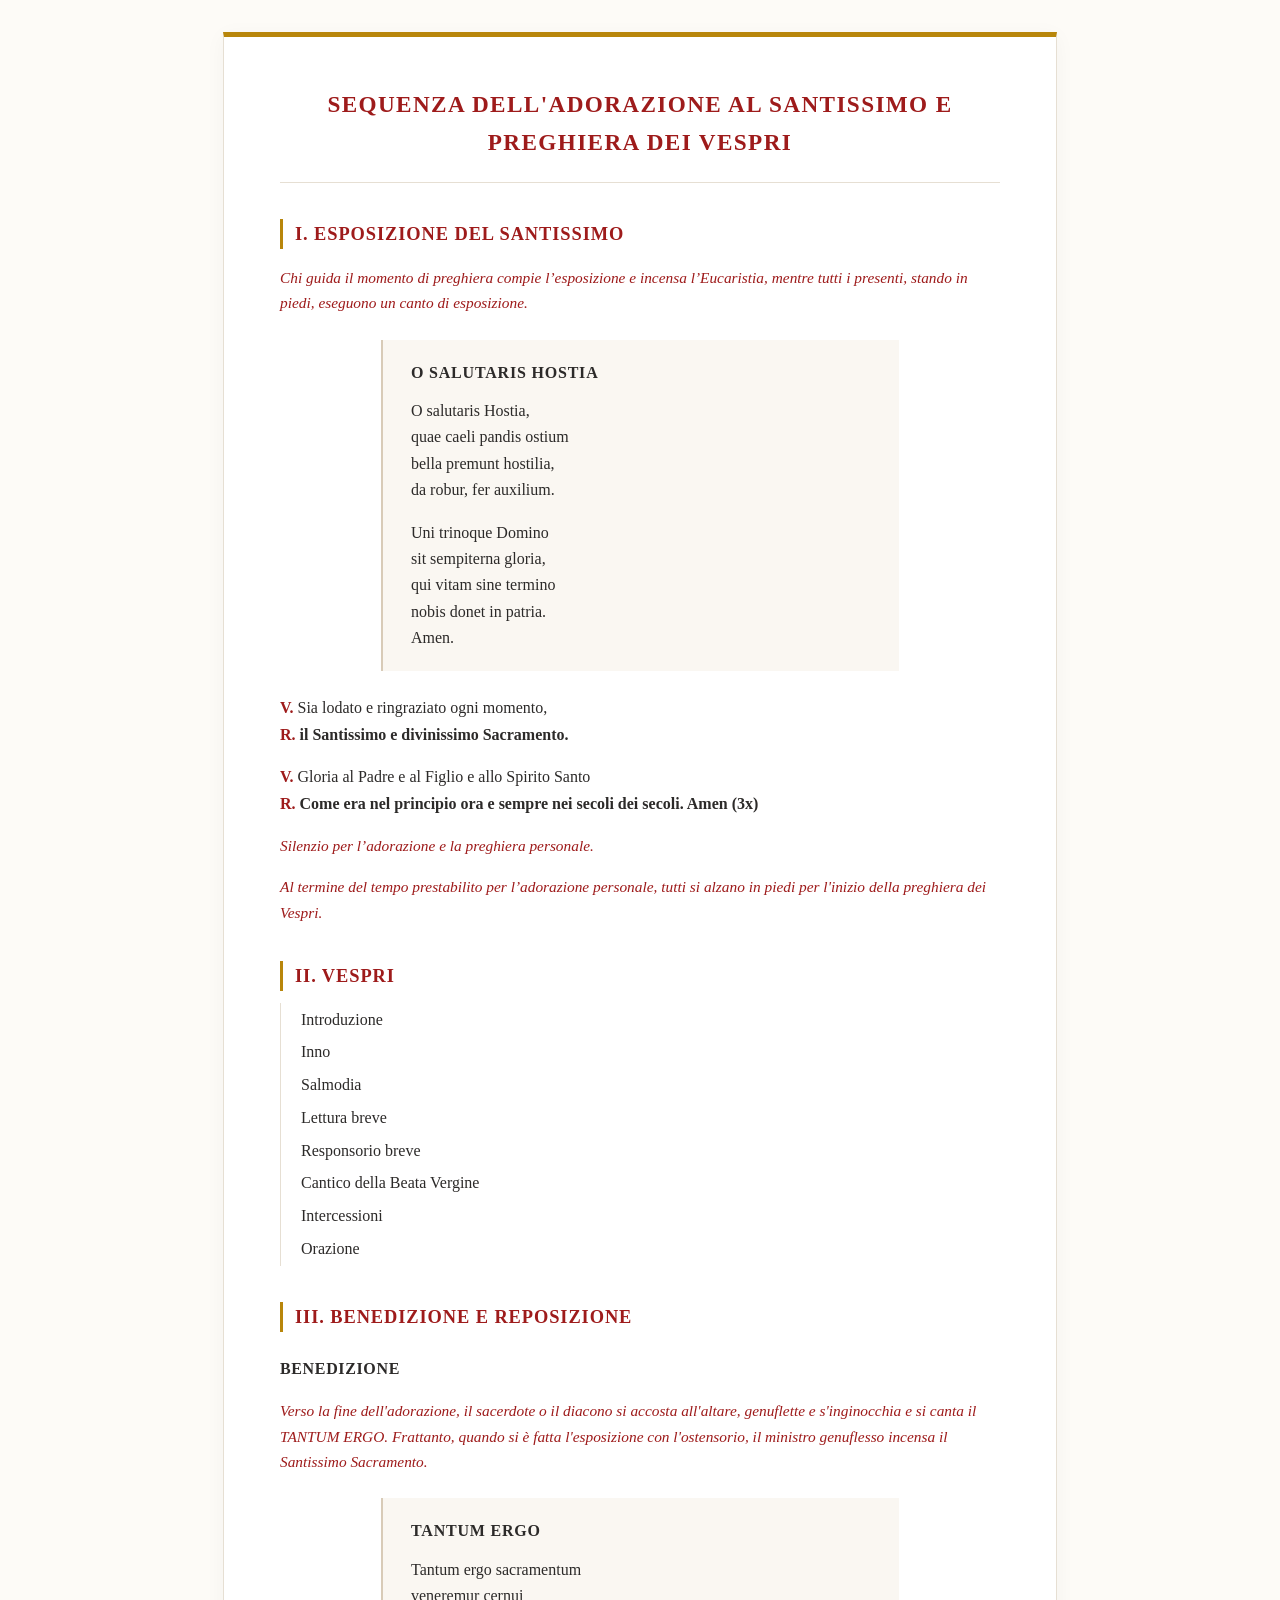
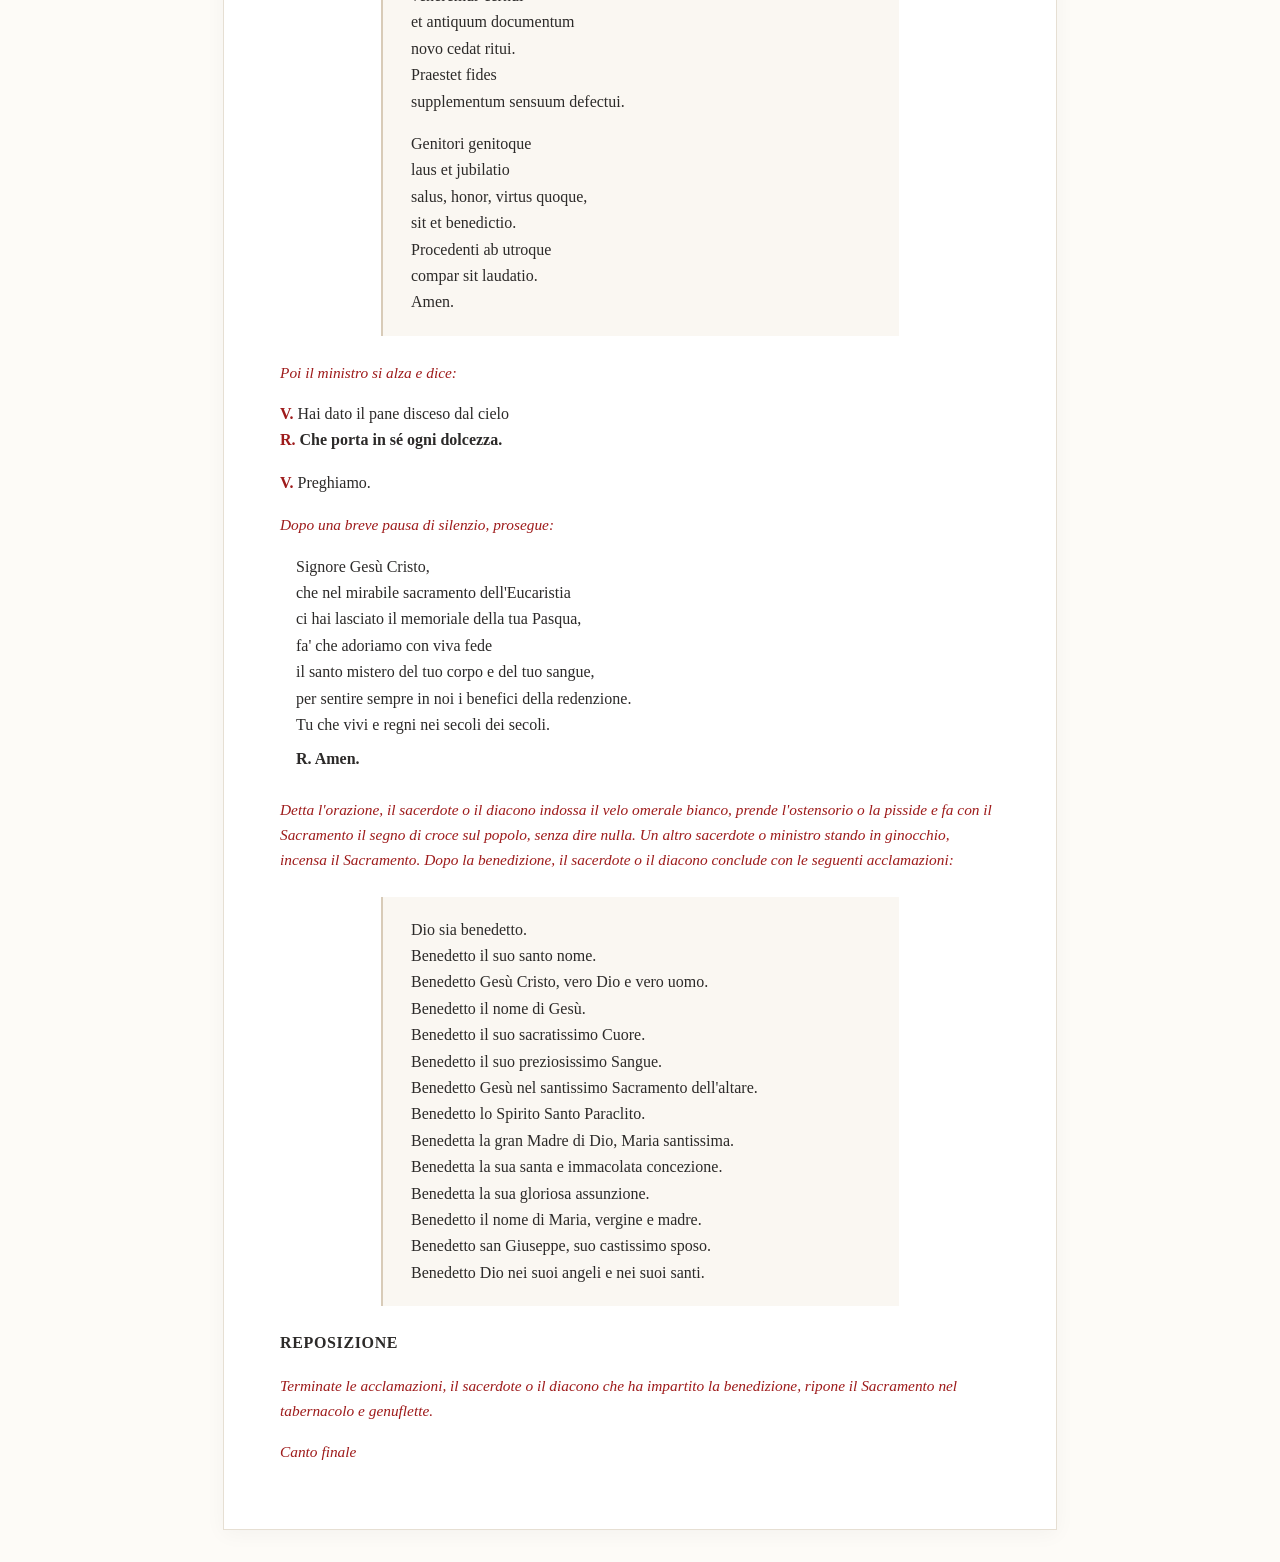
==== index.html @ 89d56d61 "Create index.html" ====
<!DOCTYPE html>
<html lang="it">
<head>
  <meta charset="UTF-8">
  <meta name="viewport" content="width=device-width, initial-scale=1.0">
  <title>Sequenza dell'Adorazione al Santissimo e Preghiera dei Vespri</title>
  <style>
    :root {
      --rubric-red: #9e1b1b;
      --gold-accent: #b8860b;
      --text-dark: #2c2a29;
      --bg-parchment: #fdfbf7;
      --card-bg: #ffffff;
    }

    body {
      font-family: "Georgia", "Times New Roman", serif;
      line-height: 1.65;
      color: var(--text-dark);
      background-color: var(--bg-parchment);
      margin: 0;
      padding: 2rem 1rem;
    }

    .liturgy-container {
      max-width: 720px;
      margin: 0 auto;
      background-color: var(--card-bg);
      padding: 3rem 3.5rem;
      border: 1px solid #e6dfd3;
      border-top: 5px solid var(--gold-accent);
      box-shadow: 0 4px 20px rgba(0, 0, 0, 0.04);
    }

    h1 {
      text-align: center;
      font-size: 1.45rem;
      letter-spacing: 0.06em;
      color: var(--rubric-red);
      border-bottom: 1px solid #e6dfd3;
      padding-bottom: 1.25rem;
      margin-top: 0;
      margin-bottom: 2rem;
    }

    h2 {
      font-size: 1.15rem;
      letter-spacing: 0.05em;
      color: var(--rubric-red);
      margin-top: 2.25rem;
      margin-bottom: 0.75rem;
      border-left: 3px solid var(--gold-accent);
      padding-left: 0.75rem;
    }

    h3 {
      font-size: 1rem;
      letter-spacing: 0.04em;
      color: var(--text-dark);
      margin-top: 1.5rem;
      margin-bottom: 0.5rem;
    }

    .rubric {
      color: var(--rubric-red);
      font-style: italic;
      margin: 1rem 0;
      font-size: 0.96rem;
    }

    .hymn, .acclamations {
      margin: 1.5rem auto;
      padding: 1.25rem 1.75rem;
      background-color: #faf7f2;
      border-left: 2px solid #d8cbb8;
      max-width: 460px;
    }

    .hymn-title {
      font-weight: bold;
      letter-spacing: 0.05em;
      margin-bottom: 0.75rem;
      color: var(--text-dark);
    }

    .stanza {
      margin-bottom: 1rem;
    }

    .stanza:last-child {
      margin-bottom: 0;
    }

    .versicle-response {
      margin: 1rem 0;
    }

    .versicle-response .label {
      color: var(--rubric-red);
      font-weight: bold;
    }

    .response {
      font-weight: bold;
    }

    .vespri-list {
      list-style-type: none;
      padding-left: 1.25rem;
      margin: 0.75rem 0 1.5rem;
      border-left: 1px solid #e6dfd3;
    }

    .vespri-list li {
      padding: 0.2rem 0;
    }

    .prayer {
      margin: 1rem 0 1.5rem;
      padding-left: 1rem;
    }

    @media (max-width: 600px) {
      .liturgy-container {
        padding: 1.75rem 1.25rem;
      }
      .hymn, .acclamations {
        padding: 1rem;
      }
    }
  </style>
</head>
<body>

  <main class="liturgy-container">
    <h1>SEQUENZA DELL'ADORAZIONE AL SANTISSIMO E PREGHIERA DEI VESPRI</h1>

    <h2>I. ESPOSIZIONE DEL SANTISSIMO</h2>
    <p class="rubric">
      Chi guida il momento di preghiera compie l’esposizione e incensa l’Eucaristia, mentre tutti i presenti, stando in piedi, eseguono un canto di esposizione.
    </p>

    <div class="hymn">
      <div class="hymn-title">O SALUTARIS HOSTIA</div>
      <div class="stanza">
        O salutaris Hostia,<br>
        quae caeli pandis ostium<br>
        bella premunt hostilia,<br>
        da robur, fer auxilium.
      </div>
      <div class="stanza">
        Uni trinoque Domino<br>
        sit sempiterna gloria,<br>
        qui vitam sine termino<br>
        nobis donet in patria.<br>
        Amen.
      </div>
    </div>

    <div class="versicle-response">
      <div><span class="label">V.</span> Sia lodato e ringraziato ogni momento,</div>
      <div class="response"><span class="label">R.</span> il Santissimo e divinissimo Sacramento.</div>
    </div>

    <div class="versicle-response">
      <div><span class="label">V.</span> Gloria al Padre e al Figlio e allo Spirito Santo</div>
      <div class="response"><span class="label">R.</span> Come era nel principio ora e sempre nei secoli dei secoli. Amen (3x)</div>
    </div>

    <p class="rubric">Silenzio per l’adorazione e la preghiera personale.</p>
    <p class="rubric">Al termine del tempo prestabilito per l’adorazione personale, tutti si alzano in piedi per l'inizio della preghiera dei Vespri.</p>

    <h2>II. VESPRI</h2>
    <ul class="vespri-list">
      <li>Introduzione</li>
      <li>Inno</li>
      <li>Salmodia</li>
      <li>Lettura breve</li>
      <li>Responsorio breve</li>
      <li>Cantico della Beata Vergine</li>
      <li>Intercessioni</li>
      <li>Orazione</li>
    </ul>

    <h2>III. BENEDIZIONE E REPOSIZIONE</h2>
    
    <h3>BENEDIZIONE</h3>
    <p class="rubric">
      Verso la fine dell'adorazione, il sacerdote o il diacono si accosta all'altare, genuflette e s'inginocchia e si canta il TANTUM ERGO. Frattanto, quando si è fatta l'esposizione con l'ostensorio, il ministro genuflesso incensa il Santissimo Sacramento.
    </p>

    <div class="hymn">
      <div class="hymn-title">TANTUM ERGO</div>
      <div class="stanza">
        Tantum ergo sacramentum<br>
        veneremur cernui<br>
        et antiquum documentum<br>
        novo cedat ritui.<br>
        Praestet fides<br>
        supplementum sensuum defectui.
      </div>
      <div class="stanza">
        Genitori genitoque<br>
        laus et jubilatio<br>
        salus, honor, virtus quoque,<br>
        sit et benedictio.<br>
        Procedenti ab utroque<br>
        compar sit laudatio.<br>
        Amen.
      </div>
    </div>

    <p class="rubric">Poi il ministro si alza e dice:</p>

    <div class="versicle-response">
      <div><span class="label">V.</span> Hai dato il pane disceso dal cielo</div>
      <div class="response"><span class="label">R.</span> Che porta in sé ogni dolcezza.</div>
    </div>

    <div class="versicle-response">
      <div><span class="label">V.</span> Preghiamo.</div>
    </div>

    <p class="rubric">Dopo una breve pausa di silenzio, prosegue:</p>

    <div class="prayer">
      Signore Gesù Cristo,<br>
      che nel mirabile sacramento dell'Eucaristia<br>
      ci hai lasciato il memoriale della tua Pasqua,<br>
      fa' che adoriamo con viva fede<br>
      il santo mistero del tuo corpo e del tuo sangue,<br>
      per sentire sempre in noi i benefici della redenzione.<br>
      Tu che vivi e regni nei secoli dei secoli.<br>
      <div class="response" style="margin-top: 0.5rem;"><span class="label">R.</span> Amen.</div>
    </div>

    <p class="rubric">
      Detta l'orazione, il sacerdote o il diacono indossa il velo omerale bianco, prende l'ostensorio o la pisside e fa con il Sacramento il segno di croce sul popolo, senza dire nulla. Un altro sacerdote o ministro stando in ginocchio, incensa il Sacramento. Dopo la benedizione, il sacerdote o il diacono conclude con le seguenti acclamazioni:
    </p>

    <div class="acclamations">
      Dio sia benedetto.<br>
      Benedetto il suo santo nome.<br>
      Benedetto Gesù Cristo, vero Dio e vero uomo.<br>
      Benedetto il nome di Gesù.<br>
      Benedetto il suo sacratissimo Cuore.<br>
      Benedetto il suo preziosissimo Sangue.<br>
      Benedetto Gesù nel santissimo Sacramento dell'altare.<br>
      Benedetto lo Spirito Santo Paraclito.<br>
      Benedetta la gran Madre di Dio, Maria santissima.<br>
      Benedetta la sua santa e immacolata concezione.<br>
      Benedetta la sua gloriosa assunzione.<br>
      Benedetto il nome di Maria, vergine e madre.<br>
      Benedetto san Giuseppe, suo castissimo sposo.<br>
      Benedetto Dio nei suoi angeli e nei suoi santi.
    </div>

    <h3>REPOSIZIONE</h3>
    <p class="rubric">
      Terminate le acclamazioni, il sacerdote o il diacono che ha impartito la benedizione, ripone il Sacramento nel tabernacolo e genuflette.
    </p>
    <p class="rubric">Canto finale</p>
  </main>

</body>
</html>
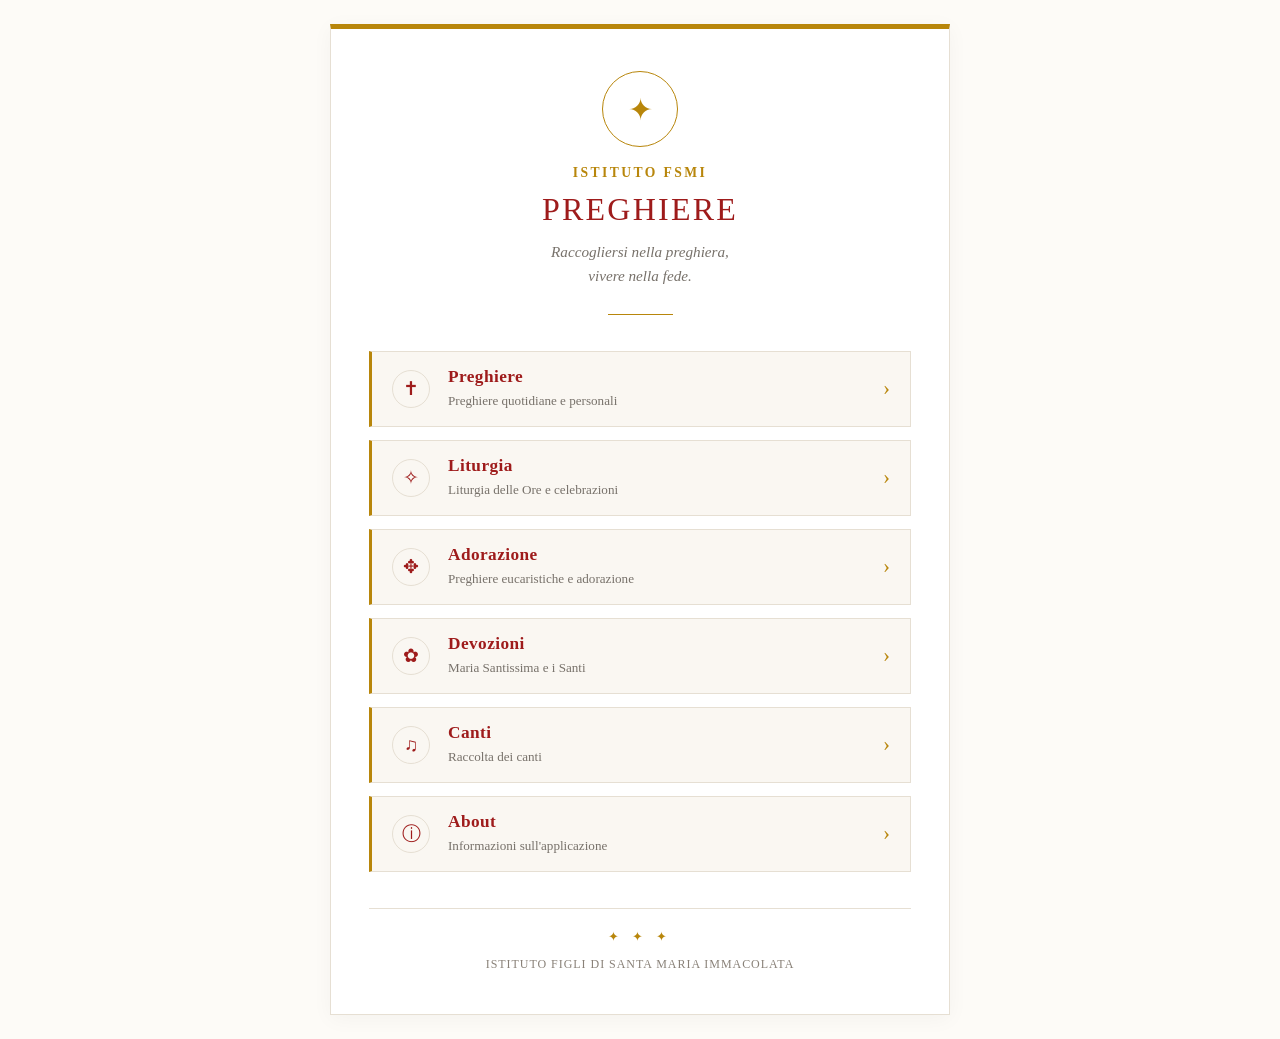
==== commit ad7833a7: "Update index.html" ====
--- a/index.html
+++ b/index.html
@@ -1,266 +1,383 @@
+
 <!DOCTYPE html>
 <html lang="it">
+
 <head>
-  <meta charset="UTF-8">
-  <meta name="viewport" content="width=device-width, initial-scale=1.0">
-  <title>Sequenza dell'Adorazione al Santissimo e Preghiera dei Vespri</title>
-  <style>
-    :root {
-      --rubric-red: #9e1b1b;
-      --gold-accent: #b8860b;
-      --text-dark: #2c2a29;
-      --bg-parchment: #fdfbf7;
-      --card-bg: #ffffff;
-    }
-
-    body {
-      font-family: "Georgia", "Times New Roman", serif;
-      line-height: 1.65;
-      color: var(--text-dark);
-      background-color: var(--bg-parchment);
-      margin: 0;
-      padding: 2rem 1rem;
-    }
-
-    .liturgy-container {
-      max-width: 720px;
-      margin: 0 auto;
-      background-color: var(--card-bg);
-      padding: 3rem 3.5rem;
-      border: 1px solid #e6dfd3;
-      border-top: 5px solid var(--gold-accent);
-      box-shadow: 0 4px 20px rgba(0, 0, 0, 0.04);
-    }
-
-    h1 {
-      text-align: center;
-      font-size: 1.45rem;
-      letter-spacing: 0.06em;
-      color: var(--rubric-red);
-      border-bottom: 1px solid #e6dfd3;
-      padding-bottom: 1.25rem;
-      margin-top: 0;
-      margin-bottom: 2rem;
-    }
-
-    h2 {
-      font-size: 1.15rem;
-      letter-spacing: 0.05em;
-      color: var(--rubric-red);
-      margin-top: 2.25rem;
-      margin-bottom: 0.75rem;
-      border-left: 3px solid var(--gold-accent);
-      padding-left: 0.75rem;
-    }
-
-    h3 {
-      font-size: 1rem;
-      letter-spacing: 0.04em;
-      color: var(--text-dark);
-      margin-top: 1.5rem;
-      margin-bottom: 0.5rem;
-    }
-
-    .rubric {
-      color: var(--rubric-red);
-      font-style: italic;
-      margin: 1rem 0;
-      font-size: 0.96rem;
-    }
-
-    .hymn, .acclamations {
-      margin: 1.5rem auto;
-      padding: 1.25rem 1.75rem;
-      background-color: #faf7f2;
-      border-left: 2px solid #d8cbb8;
-      max-width: 460px;
-    }
-
-    .hymn-title {
-      font-weight: bold;
-      letter-spacing: 0.05em;
-      margin-bottom: 0.75rem;
-      color: var(--text-dark);
-    }
-
-    .stanza {
-      margin-bottom: 1rem;
-    }
-
-    .stanza:last-child {
-      margin-bottom: 0;
-    }
-
-    .versicle-response {
-      margin: 1rem 0;
-    }
-
-    .versicle-response .label {
-      color: var(--rubric-red);
-      font-weight: bold;
-    }
-
-    .response {
-      font-weight: bold;
-    }
-
-    .vespri-list {
-      list-style-type: none;
-      padding-left: 1.25rem;
-      margin: 0.75rem 0 1.5rem;
-      border-left: 1px solid #e6dfd3;
-    }
-
-    .vespri-list li {
-      padding: 0.2rem 0;
-    }
-
-    .prayer {
-      margin: 1rem 0 1.5rem;
-      padding-left: 1rem;
-    }
-
-    @media (max-width: 600px) {
-      .liturgy-container {
-        padding: 1.75rem 1.25rem;
-      }
-      .hymn, .acclamations {
-        padding: 1rem;
-      }
-    }
-  </style>
+    <meta charset="UTF-8">
+    <meta name="viewport" content="width=device-width, initial-scale=1.0">
+
+    <meta name="theme-color" content="#fdfbf7">
+
+    <title>Istituto FSMI | Preghiere</title>
+
+    <link rel="stylesheet" href="css/style.css">
+
+    <style>
+        :root {
+            --rubric-red: #9e1b1b;
+            --gold-accent: #b8860b;
+            --text-dark: #2c2a29;
+            --bg-parchment: #fdfbf7;
+            --card-bg: #ffffff;
+            --border-color: #e6dfd3;
+            --warm-ivory: #faf7f2;
+        }
+
+        * {
+            box-sizing: border-box;
+        }
+
+        body {
+            margin: 0;
+            min-height: 100vh;
+            padding: 24px 16px;
+
+            font-family: Georgia, "Times New Roman", serif;
+            color: var(--text-dark);
+            background: var(--bg-parchment);
+
+            display: flex;
+            justify-content: center;
+            align-items: center;
+        }
+
+        .home-container {
+            width: 100%;
+            max-width: 620px;
+
+            background: var(--card-bg);
+
+            border: 1px solid var(--border-color);
+            border-top: 5px solid var(--gold-accent);
+
+            padding: 42px 38px;
+
+            box-shadow: 0 4px 20px rgba(0, 0, 0, 0.04);
+        }
+
+        .app-header {
+            text-align: center;
+            margin-bottom: 36px;
+        }
+
+        .app-emblem {
+            width: 76px;
+            height: 76px;
+            margin: 0 auto 18px;
+
+            border: 1px solid var(--gold-accent);
+            border-radius: 50%;
+
+            display: flex;
+            align-items: center;
+            justify-content: center;
+
+            color: var(--gold-accent);
+            font-size: 30px;
+        }
+
+        .app-institute {
+            font-size: 0.85rem;
+            letter-spacing: 0.18em;
+            color: var(--gold-accent);
+            margin-bottom: 10px;
+            font-weight: bold;
+        }
+
+        .app-title {
+            color: var(--rubric-red);
+            font-size: 2rem;
+            letter-spacing: 0.07em;
+            font-weight: normal;
+            margin: 0;
+        }
+
+        .app-subtitle {
+            margin-top: 12px;
+            font-size: 0.95rem;
+            font-style: italic;
+            color: #77716a;
+            line-height: 1.6;
+        }
+
+        .header-divider {
+            width: 65px;
+            height: 1px;
+            background: var(--gold-accent);
+            margin: 25px auto 0;
+        }
+
+        .menu {
+            display: flex;
+            flex-direction: column;
+            gap: 13px;
+        }
+
+        .menu-button {
+            display: flex;
+            align-items: center;
+            gap: 18px;
+
+            width: 100%;
+            min-height: 76px;
+
+            padding: 15px 20px;
+
+            background: var(--warm-ivory);
+            border: 1px solid var(--border-color);
+            border-left: 3px solid var(--gold-accent);
+
+            color: var(--text-dark);
+            text-decoration: none;
+
+            transition:
+                background 0.2s ease,
+                border-color 0.2s ease,
+                transform 0.2s ease;
+        }
+
+        .menu-button:active {
+            background: #f2ece2;
+            transform: scale(0.99);
+        }
+
+        .menu-icon {
+            width: 38px;
+            height: 38px;
+            flex-shrink: 0;
+
+            display: flex;
+            align-items: center;
+            justify-content: center;
+
+            border: 1px solid #e6dfd3;
+            border-radius: 50%;
+
+            color: var(--rubric-red);
+            font-size: 19px;
+        }
+
+        .menu-text {
+            flex: 1;
+        }
+
+        .menu-title {
+            display: block;
+            font-size: 1.08rem;
+            color: var(--rubric-red);
+            font-weight: bold;
+            letter-spacing: 0.025em;
+        }
+
+        .menu-description {
+            display: block;
+            margin-top: 5px;
+            font-size: 0.82rem;
+            color: #77716a;
+            line-height: 1.4;
+        }
+
+        .menu-arrow {
+            color: var(--gold-accent);
+            font-size: 21px;
+        }
+
+        .app-footer {
+            text-align: center;
+            margin-top: 36px;
+            padding-top: 20px;
+            border-top: 1px solid var(--border-color);
+        }
+
+        .footer-ornament {
+            color: var(--gold-accent);
+            font-size: 13px;
+            letter-spacing: 5px;
+            margin-bottom: 12px;
+        }
+
+        .footer-text {
+            color: #898178;
+            font-size: 0.75rem;
+            letter-spacing: 0.08em;
+        }
+
+        @media (max-width: 600px) {
+
+            body {
+                padding: 12px;
+                align-items: flex-start;
+            }
+
+            .home-container {
+                padding: 32px 20px;
+            }
+
+            .app-title {
+                font-size: 1.65rem;
+            }
+
+            .menu-button {
+                min-height: 70px;
+                padding: 13px 14px;
+                gap: 13px;
+            }
+
+        }
+    </style>
+
 </head>
+
 <body>
 
-  <main class="liturgy-container">
-    <h1>SEQUENZA DELL'ADORAZIONE AL SANTISSIMO E PREGHIERA DEI VESPRI</h1>
-
-    <h2>I. ESPOSIZIONE DEL SANTISSIMO</h2>
-    <p class="rubric">
-      Chi guida il momento di preghiera compie l’esposizione e incensa l’Eucaristia, mentre tutti i presenti, stando in piedi, eseguono un canto di esposizione.
-    </p>
-
-    <div class="hymn">
-      <div class="hymn-title">O SALUTARIS HOSTIA</div>
-      <div class="stanza">
-        O salutaris Hostia,<br>
-        quae caeli pandis ostium<br>
-        bella premunt hostilia,<br>
-        da robur, fer auxilium.
-      </div>
-      <div class="stanza">
-        Uni trinoque Domino<br>
-        sit sempiterna gloria,<br>
-        qui vitam sine termino<br>
-        nobis donet in patria.<br>
-        Amen.
-      </div>
-    </div>
-
-    <div class="versicle-response">
-      <div><span class="label">V.</span> Sia lodato e ringraziato ogni momento,</div>
-      <div class="response"><span class="label">R.</span> il Santissimo e divinissimo Sacramento.</div>
-    </div>
-
-    <div class="versicle-response">
-      <div><span class="label">V.</span> Gloria al Padre e al Figlio e allo Spirito Santo</div>
-      <div class="response"><span class="label">R.</span> Come era nel principio ora e sempre nei secoli dei secoli. Amen (3x)</div>
-    </div>
-
-    <p class="rubric">Silenzio per l’adorazione e la preghiera personale.</p>
-    <p class="rubric">Al termine del tempo prestabilito per l’adorazione personale, tutti si alzano in piedi per l'inizio della preghiera dei Vespri.</p>
-
-    <h2>II. VESPRI</h2>
-    <ul class="vespri-list">
-      <li>Introduzione</li>
-      <li>Inno</li>
-      <li>Salmodia</li>
-      <li>Lettura breve</li>
-      <li>Responsorio breve</li>
-      <li>Cantico della Beata Vergine</li>
-      <li>Intercessioni</li>
-      <li>Orazione</li>
-    </ul>
-
-    <h2>III. BENEDIZIONE E REPOSIZIONE</h2>
-    
-    <h3>BENEDIZIONE</h3>
-    <p class="rubric">
-      Verso la fine dell'adorazione, il sacerdote o il diacono si accosta all'altare, genuflette e s'inginocchia e si canta il TANTUM ERGO. Frattanto, quando si è fatta l'esposizione con l'ostensorio, il ministro genuflesso incensa il Santissimo Sacramento.
-    </p>
-
-    <div class="hymn">
-      <div class="hymn-title">TANTUM ERGO</div>
-      <div class="stanza">
-        Tantum ergo sacramentum<br>
-        veneremur cernui<br>
-        et antiquum documentum<br>
-        novo cedat ritui.<br>
-        Praestet fides<br>
-        supplementum sensuum defectui.
-      </div>
-      <div class="stanza">
-        Genitori genitoque<br>
-        laus et jubilatio<br>
-        salus, honor, virtus quoque,<br>
-        sit et benedictio.<br>
-        Procedenti ab utroque<br>
-        compar sit laudatio.<br>
-        Amen.
-      </div>
-    </div>
-
-    <p class="rubric">Poi il ministro si alza e dice:</p>
-
-    <div class="versicle-response">
-      <div><span class="label">V.</span> Hai dato il pane disceso dal cielo</div>
-      <div class="response"><span class="label">R.</span> Che porta in sé ogni dolcezza.</div>
-    </div>
-
-    <div class="versicle-response">
-      <div><span class="label">V.</span> Preghiamo.</div>
-    </div>
-
-    <p class="rubric">Dopo una breve pausa di silenzio, prosegue:</p>
-
-    <div class="prayer">
-      Signore Gesù Cristo,<br>
-      che nel mirabile sacramento dell'Eucaristia<br>
-      ci hai lasciato il memoriale della tua Pasqua,<br>
-      fa' che adoriamo con viva fede<br>
-      il santo mistero del tuo corpo e del tuo sangue,<br>
-      per sentire sempre in noi i benefici della redenzione.<br>
-      Tu che vivi e regni nei secoli dei secoli.<br>
-      <div class="response" style="margin-top: 0.5rem;"><span class="label">R.</span> Amen.</div>
-    </div>
-
-    <p class="rubric">
-      Detta l'orazione, il sacerdote o il diacono indossa il velo omerale bianco, prende l'ostensorio o la pisside e fa con il Sacramento il segno di croce sul popolo, senza dire nulla. Un altro sacerdote o ministro stando in ginocchio, incensa il Sacramento. Dopo la benedizione, il sacerdote o il diacono conclude con le seguenti acclamazioni:
-    </p>
-
-    <div class="acclamations">
-      Dio sia benedetto.<br>
-      Benedetto il suo santo nome.<br>
-      Benedetto Gesù Cristo, vero Dio e vero uomo.<br>
-      Benedetto il nome di Gesù.<br>
-      Benedetto il suo sacratissimo Cuore.<br>
-      Benedetto il suo preziosissimo Sangue.<br>
-      Benedetto Gesù nel santissimo Sacramento dell'altare.<br>
-      Benedetto lo Spirito Santo Paraclito.<br>
-      Benedetta la gran Madre di Dio, Maria santissima.<br>
-      Benedetta la sua santa e immacolata concezione.<br>
-      Benedetta la sua gloriosa assunzione.<br>
-      Benedetto il nome di Maria, vergine e madre.<br>
-      Benedetto san Giuseppe, suo castissimo sposo.<br>
-      Benedetto Dio nei suoi angeli e nei suoi santi.
-    </div>
-
-    <h3>REPOSIZIONE</h3>
-    <p class="rubric">
-      Terminate le acclamazioni, il sacerdote o il diacono che ha impartito la benedizione, ripone il Sacramento nel tabernacolo e genuflette.
-    </p>
-    <p class="rubric">Canto finale</p>
-  </main>
+    <main class="home-container">
+
+        <!-- HEADER -->
+
+        <header class="app-header">
+
+            <div class="app-emblem">✦</div>
+
+            <div class="app-institute">
+                ISTITUTO FSMI
+            </div>
+
+            <h1 class="app-title">
+                PREGHIERE
+            </h1>
+
+            <p class="app-subtitle">
+                Raccogliersi nella preghiera,<br>
+                vivere nella fede.
+            </p>
+
+            <div class="header-divider"></div>
+
+        </header>
+
+
+        <!-- MAIN MENU -->
+
+        <nav class="menu">
+
+            <a href="preghiere.html" class="menu-button">
+
+                <span class="menu-icon">✝</span>
+
+                <span class="menu-text">
+                    <span class="menu-title">Preghiere</span>
+                    <span class="menu-description">
+                        Preghiere quotidiane e personali
+                    </span>
+                </span>
+
+                <span class="menu-arrow">›</span>
+
+            </a>
+
+
+            <a href="liturgia.html" class="menu-button">
+
+                <span class="menu-icon">✧</span>
+
+                <span class="menu-text">
+                    <span class="menu-title">Liturgia</span>
+                    <span class="menu-description">
+                        Liturgia delle Ore e celebrazioni
+                    </span>
+                </span>
+
+                <span class="menu-arrow">›</span>
+
+            </a>
+
+
+            <a href="adorazione.html" class="menu-button">
+
+                <span class="menu-icon">✥</span>
+
+                <span class="menu-text">
+                    <span class="menu-title">Adorazione</span>
+                    <span class="menu-description">
+                        Preghiere eucaristiche e adorazione
+                    </span>
+                </span>
+
+                <span class="menu-arrow">›</span>
+
+            </a>
+
+
+            <a href="devozioni.html" class="menu-button">
+
+                <span class="menu-icon">✿</span>
+
+                <span class="menu-text">
+                    <span class="menu-title">Devozioni</span>
+                    <span class="menu-description">
+                        Maria Santissima e i Santi
+                    </span>
+                </span>
+
+                <span class="menu-arrow">›</span>
+
+            </a>
+
+
+            <a href="canti.html" class="menu-button">
+
+                <span class="menu-icon">♫</span>
+
+                <span class="menu-text">
+                    <span class="menu-title">Canti</span>
+                    <span class="menu-description">
+                        Raccolta dei canti
+                    </span>
+                </span>
+
+                <span class="menu-arrow">›</span>
+
+            </a>
+
+
+            <a href="about.html" class="menu-button home-link">
+
+                <span class="menu-icon">ⓘ</span>
+
+                <span class="menu-text">
+                    <span class="menu-title">About</span>
+                    <span class="menu-description">
+                        Informazioni sull'applicazione
+                    </span>
+                </span>
+
+                <span class="menu-arrow">›</span>
+
+            </a>
+
+        </nav>
+
+
+        <!-- FOOTER -->
+
+        <footer class="app-footer">
+
+            <div class="footer-ornament">
+                ✦ ✦ ✦
+            </div>
+
+            <div class="footer-text">
+                ISTITUTO FIGLI DI SANTA MARIA IMMACOLATA
+            </div>
+
+        </footer>
+
+    </main>
+
+
+    <!-- NAVIGATION -->
+
+    <script src="js/navigation.js"></script>
 
 </body>
 </html>
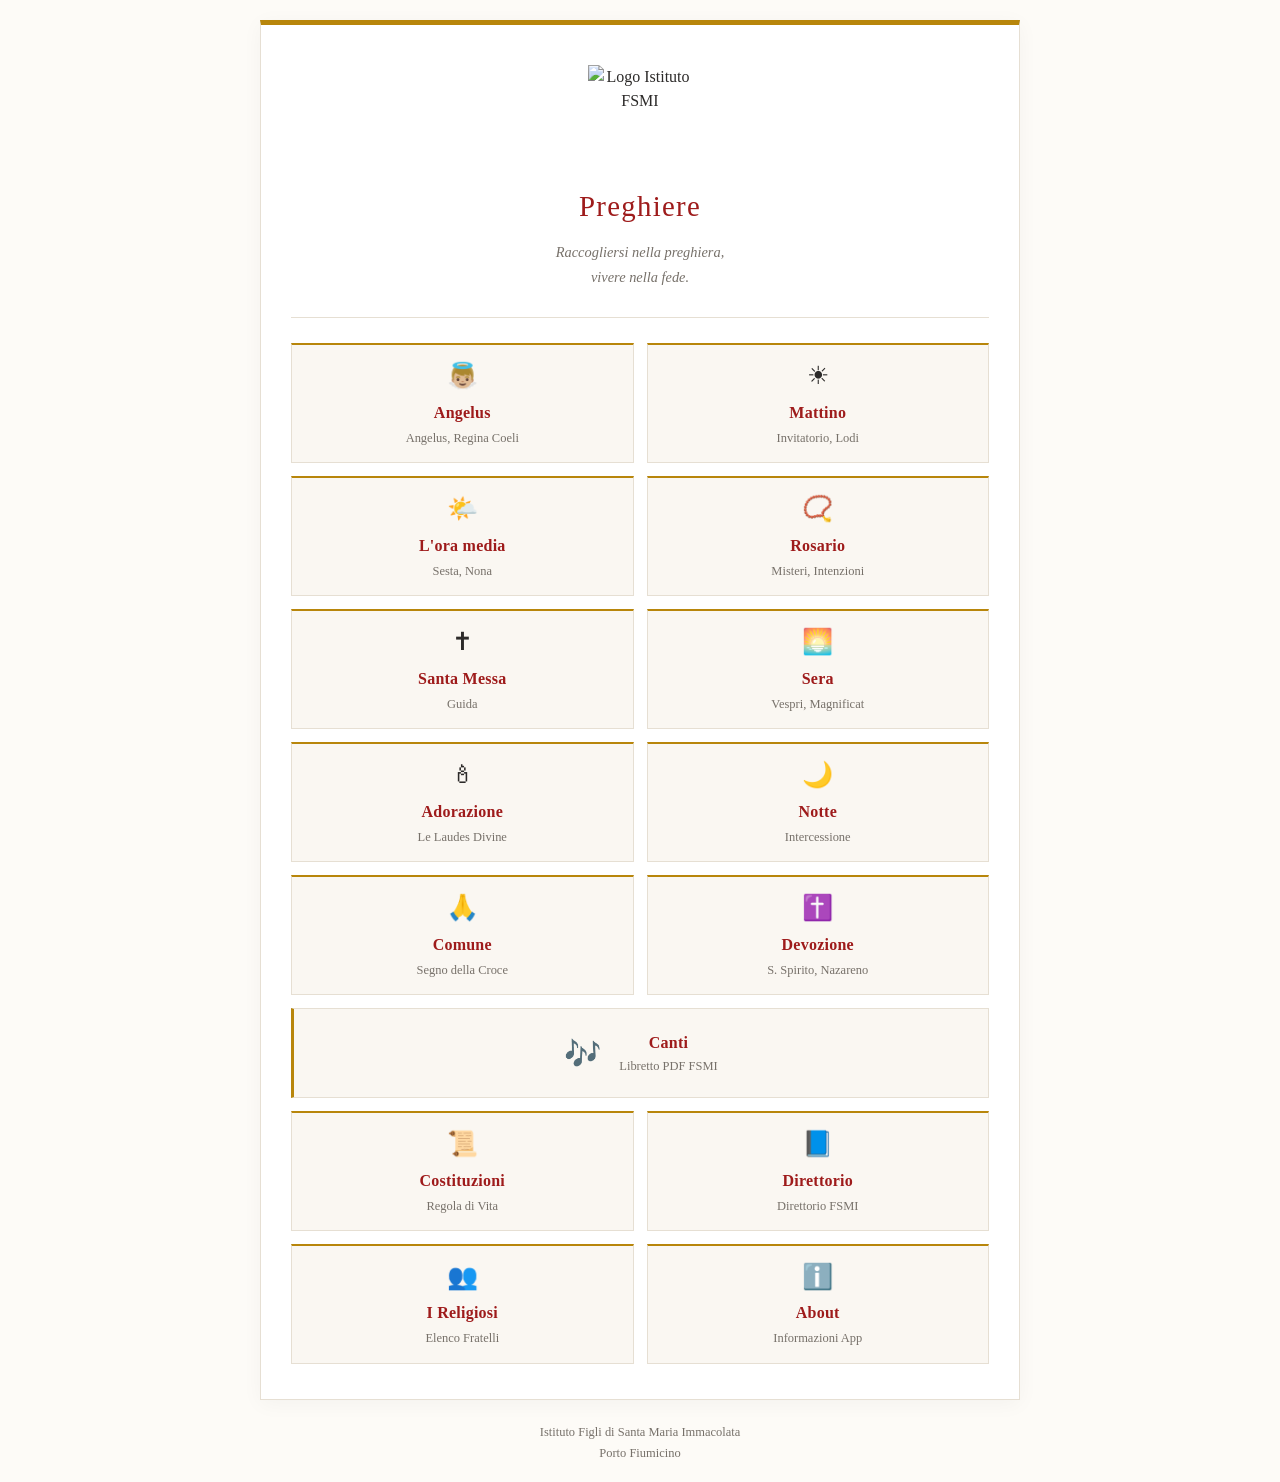
==== commit e52721ec: "Update index.html" ====
--- a/index.html
+++ b/index.html
@@ -6,11 +6,15 @@
     <meta charset="UTF-8">
     <meta name="viewport" content="width=device-width, initial-scale=1.0">
 
+    <title>Istituto FSMI - Preghiere</title>
+
+    <link rel="stylesheet" href="css/style.css">
+    <link rel="manifest" href="manifest.webmanifest">
+
     <meta name="theme-color" content="#fdfbf7">
-
-    <title>Istituto FSMI | Preghiere</title>
-
-    <link rel="stylesheet" href="css/style.css">
+    <meta name="mobile-web-app-capable" content="yes">
+    <meta name="apple-mobile-web-app-status-bar-style" content="default">
+    <meta name="apple-mobile-web-app-title" content="Preghiere FSMI">
 
     <style>
         :root {
@@ -19,8 +23,8 @@
             --text-dark: #2c2a29;
             --bg-parchment: #fdfbf7;
             --card-bg: #ffffff;
+            --warm-ivory: #faf7f2;
             --border-color: #e6dfd3;
-            --warm-ivory: #faf7f2;
         }
 
         * {
@@ -29,353 +33,398 @@
 
         body {
             margin: 0;
-            min-height: 100vh;
-            padding: 24px 16px;
+            padding: 20px 14px 0;
 
             font-family: Georgia, "Times New Roman", serif;
             color: var(--text-dark);
             background: var(--bg-parchment);
 
-            display: flex;
-            justify-content: center;
-            align-items: center;
-        }
-
-        .home-container {
-            width: 100%;
-            max-width: 620px;
+            line-height: 1.5;
+        }
+
+        /* ==================================
+           MAIN CONTAINER
+        ================================== */
+
+        .home {
+            max-width: 760px;
+            margin: 0 auto;
+
+            padding: 30px 30px 35px;
 
             background: var(--card-bg);
 
             border: 1px solid var(--border-color);
             border-top: 5px solid var(--gold-accent);
 
-            padding: 42px 38px;
-
             box-shadow: 0 4px 20px rgba(0, 0, 0, 0.04);
         }
 
-        .app-header {
+        /* ==================================
+           HOME HEADER
+        ================================== */
+
+        .home-hero {
+            display: flex;
+            flex-direction: column;
+            align-items: center;
+
             text-align: center;
-            margin-bottom: 36px;
-        }
-
-        .app-emblem {
-            width: 76px;
-            height: 76px;
-            margin: 0 auto 18px;
-
-            border: 1px solid var(--gold-accent);
-            border-radius: 50%;
+
+            padding: 10px 10px 28px;
+            margin-bottom: 25px;
+
+            border-bottom: 1px solid var(--border-color);
+        }
+
+        .home-hero img {
+            width: 105px;
+            height: 105px;
+            object-fit: contain;
+
+            margin-bottom: 15px;
+        }
+
+        .hero-text h1 {
+            margin: 0;
+
+            color: var(--rubric-red);
+
+            font-size: 1.8rem;
+            font-weight: normal;
+            letter-spacing: 0.045em;
+        }
+
+        .subtitle {
+            color: #77716a;
+            font-size: 0.9rem;
+            line-height: 1.7;
+        }
+
+        .hero-text .subtitle {
+            margin: 12px 0 0;
+            font-style: italic;
+        }
+
+        /* ==================================
+           MAIN MENU GRID
+        ================================== */
+
+        .app-grid {
+            display: grid;
+
+            grid-template-columns: repeat(2, minmax(0, 1fr));
+
+            gap: 13px;
+        }
+
+        .app-grid a {
+            min-width: 0;
+            min-height: 116px;
 
             display: flex;
+            flex-direction: column;
             align-items: center;
             justify-content: center;
 
-            color: var(--gold-accent);
-            font-size: 30px;
-        }
-
-        .app-institute {
-            font-size: 0.85rem;
-            letter-spacing: 0.18em;
-            color: var(--gold-accent);
-            margin-bottom: 10px;
-            font-weight: bold;
-        }
-
-        .app-title {
-            color: var(--rubric-red);
-            font-size: 2rem;
-            letter-spacing: 0.07em;
-            font-weight: normal;
-            margin: 0;
-        }
-
-        .app-subtitle {
-            margin-top: 12px;
-            font-size: 0.95rem;
-            font-style: italic;
-            color: #77716a;
-            line-height: 1.6;
-        }
-
-        .header-divider {
-            width: 65px;
-            height: 1px;
-            background: var(--gold-accent);
-            margin: 25px auto 0;
-        }
-
-        .menu {
-            display: flex;
-            flex-direction: column;
-            gap: 13px;
-        }
-
-        .menu-button {
-            display: flex;
-            align-items: center;
-            gap: 18px;
-
-            width: 100%;
-            min-height: 76px;
-
-            padding: 15px 20px;
+            padding: 15px 10px;
+
+            text-align: center;
+            text-decoration: none;
 
             background: var(--warm-ivory);
+
             border: 1px solid var(--border-color);
-            border-left: 3px solid var(--gold-accent);
+            border-top: 2px solid var(--gold-accent);
 
             color: var(--text-dark);
-            text-decoration: none;
 
             transition:
                 background 0.2s ease,
-                border-color 0.2s ease,
-                transform 0.2s ease;
-        }
-
-        .menu-button:active {
-            background: #f2ece2;
-            transform: scale(0.99);
-        }
-
-        .menu-icon {
-            width: 38px;
-            height: 38px;
-            flex-shrink: 0;
-
-            display: flex;
-            align-items: center;
+                border-color 0.2s ease;
+        }
+
+        .app-grid a:active {
+            background: #f1eadd;
+            border-color: var(--gold-accent);
+        }
+
+        .app-grid a span {
+            font-size: 25px;
+            line-height: 1.3;
+            margin-bottom: 5px;
+        }
+
+        .app-grid a h3 {
+            margin: 3px 0;
+
+            color: var(--rubric-red);
+
+            font-size: 1rem;
+            font-weight: bold;
+            letter-spacing: 0.015em;
+        }
+
+        .app-grid a p {
+            margin: 2px 0 0;
+
+            color: #77716a;
+
+            font-size: 0.78rem;
+            line-height: 1.4;
+        }
+
+        /* ==================================
+           WIDE CANTI CARD
+        ================================== */
+
+        .app-grid a.wide-card {
+            grid-column: 1 / -1;
+
+            min-height: 90px;
+
+            flex-direction: row;
             justify-content: center;
-
-            border: 1px solid #e6dfd3;
-            border-radius: 50%;
-
-            color: var(--rubric-red);
-            font-size: 19px;
-        }
-
-        .menu-text {
-            flex: 1;
-        }
-
-        .menu-title {
-            display: block;
-            font-size: 1.08rem;
-            color: var(--rubric-red);
-            font-weight: bold;
-            letter-spacing: 0.025em;
-        }
-
-        .menu-description {
-            display: block;
-            margin-top: 5px;
-            font-size: 0.82rem;
-            color: #77716a;
-            line-height: 1.4;
-        }
-
-        .menu-arrow {
-            color: var(--gold-accent);
-            font-size: 21px;
-        }
-
-        .app-footer {
+            gap: 18px;
+
+            border-left: 3px solid var(--gold-accent);
+            border-top: 1px solid var(--border-color);
+        }
+
+        .wide-card span {
+            font-size: 30px !important;
+            margin: 0 !important;
+        }
+
+        .wide-card h3 {
+            margin: 0 !important;
+        }
+
+        .wide-card p {
+            margin-top: 3px !important;
+        }
+
+        /* ==================================
+           FOOTER
+        ================================== */
+
+        footer {
+            max-width: 760px;
+            margin: 0 auto;
+
+            padding: 22px 10px 18px;
+
             text-align: center;
-            margin-top: 36px;
-            padding-top: 20px;
-            border-top: 1px solid var(--border-color);
-        }
-
-        .footer-ornament {
-            color: var(--gold-accent);
-            font-size: 13px;
-            letter-spacing: 5px;
-            margin-bottom: 12px;
-        }
-
-        .footer-text {
-            color: #898178;
-            font-size: 0.75rem;
-            letter-spacing: 0.08em;
-        }
+        }
+
+        footer .subtitle {
+            margin: 0;
+            font-size: 0.78rem;
+        }
+
+        /* ==================================
+           MOBILE
+        ================================== */
 
         @media (max-width: 600px) {
 
             body {
-                padding: 12px;
-                align-items: flex-start;
-            }
-
-            .home-container {
-                padding: 32px 20px;
-            }
-
-            .app-title {
-                font-size: 1.65rem;
-            }
-
-            .menu-button {
-                min-height: 70px;
-                padding: 13px 14px;
-                gap: 13px;
-            }
-
-        }
+                padding: 12px 10px 0;
+            }
+
+            .home {
+                padding: 24px 16px 25px;
+            }
+
+            .home-hero img {
+                width: 85px;
+                height: 85px;
+            }
+
+            .hero-text h1 {
+                font-size: 1.5rem;
+            }
+
+            .app-grid {
+                gap: 10px;
+            }
+
+            .app-grid a {
+                min-height: 108px;
+                padding: 12px 6px;
+            }
+
+            .app-grid a h3 {
+                font-size: 0.94rem;
+            }
+
+            .app-grid a p {
+                font-size: 0.72rem;
+            }
+
+            .app-grid a span {
+                font-size: 23px;
+            }
+
+            .app-grid a.wide-card {
+                min-height: 78px;
+            }
+        }
+
     </style>
 
 </head>
 
 <body>
 
-    <main class="home-container">
-
-        <!-- HEADER -->
-
-        <header class="app-header">
-
-            <div class="app-emblem">✦</div>
-
-            <div class="app-institute">
-                ISTITUTO FSMI
+    <main class="home">
+
+        <section class="home-hero">
+
+            <img src="images/logo.png" alt="Logo Istituto FSMI">
+
+            <div class="hero-text">
+
+                <h1>Preghiere</h1>
+
+                <p class="subtitle">
+                    <em>
+                        Raccogliersi nella preghiera,<br>
+                        vivere nella fede.
+                    </em>
+                </p>
+
             </div>
 
-            <h1 class="app-title">
-                PREGHIERE
-            </h1>
-
-            <p class="app-subtitle">
-                Raccogliersi nella preghiera,<br>
-                vivere nella fede.
-            </p>
-
-            <div class="header-divider"></div>
-
-        </header>
-
-
-        <!-- MAIN MENU -->
-
-        <nav class="menu">
-
-            <a href="preghiere.html" class="menu-button">
-
-                <span class="menu-icon">✝</span>
-
-                <span class="menu-text">
-                    <span class="menu-title">Preghiere</span>
-                    <span class="menu-description">
-                        Preghiere quotidiane e personali
-                    </span>
-                </span>
-
-                <span class="menu-arrow">›</span>
-
-            </a>
-
-
-            <a href="liturgia.html" class="menu-button">
-
-                <span class="menu-icon">✧</span>
-
-                <span class="menu-text">
-                    <span class="menu-title">Liturgia</span>
-                    <span class="menu-description">
-                        Liturgia delle Ore e celebrazioni
-                    </span>
-                </span>
-
-                <span class="menu-arrow">›</span>
-
-            </a>
-
-
-            <a href="adorazione.html" class="menu-button">
-
-                <span class="menu-icon">✥</span>
-
-                <span class="menu-text">
-                    <span class="menu-title">Adorazione</span>
-                    <span class="menu-description">
-                        Preghiere eucaristiche e adorazione
-                    </span>
-                </span>
-
-                <span class="menu-arrow">›</span>
-
-            </a>
-
-
-            <a href="devozioni.html" class="menu-button">
-
-                <span class="menu-icon">✿</span>
-
-                <span class="menu-text">
-                    <span class="menu-title">Devozioni</span>
-                    <span class="menu-description">
-                        Maria Santissima e i Santi
-                    </span>
-                </span>
-
-                <span class="menu-arrow">›</span>
-
-            </a>
-
-
-            <a href="canti.html" class="menu-button">
-
-                <span class="menu-icon">♫</span>
-
-                <span class="menu-text">
-                    <span class="menu-title">Canti</span>
-                    <span class="menu-description">
-                        Raccolta dei canti
-                    </span>
-                </span>
-
-                <span class="menu-arrow">›</span>
-
-            </a>
-
-
-            <a href="about.html" class="menu-button home-link">
-
-                <span class="menu-icon">ⓘ</span>
-
-                <span class="menu-text">
-                    <span class="menu-title">About</span>
-                    <span class="menu-description">
-                        Informazioni sull'applicazione
-                    </span>
-                </span>
-
-                <span class="menu-arrow">›</span>
-
-            </a>
-
-        </nav>
-
-
-        <!-- FOOTER -->
-
-        <footer class="app-footer">
-
-            <div class="footer-ornament">
-                ✦ ✦ ✦
-            </div>
-
-            <div class="footer-text">
-                ISTITUTO FIGLI DI SANTA MARIA IMMACOLATA
-            </div>
-
-        </footer>
+        </section>
+
+
+        <!-- ==================================
+             MAIN MENU
+        ================================== -->
+
+        <section class="app-grid">
+
+            <a href="angelus.html">
+                <span>👼🏼</span>
+                <h3>Angelus</h3>
+                <p>Angelus, Regina Coeli</p>
+            </a>
+
+            <a href="morning-prayer.html">
+                <span>☀</span>
+                <h3>Mattino</h3>
+                <p>Invitatorio, Lodi</p>
+            </a>
+
+            <a href="sesta-nona.html">
+                <span>🌤️</span>
+                <h3>L'ora media</h3>
+                <p>Sesta, Nona</p>
+            </a>
+
+            <a href="rosary.html">
+                <span>📿</span>
+                <h3>Rosario</h3>
+                <p>Misteri, Intenzioni</p>
+            </a>
+
+            <a href="mass-guide.html">
+                <span>✝</span>
+                <h3>Santa Messa</h3>
+                <p>Guida</p>
+            </a>
+
+            <a href="evening-prayer.html">
+                <span>🌅</span>
+                <h3>Sera</h3>
+                <p>Vespri, Magnificat</p>
+            </a>
+
+            <a href="adoration.html">
+                <span>🕯</span>
+                <h3>Adorazione</h3>
+                <p>Le Laudes Divine</p>
+            </a>
+
+            <a href="night-prayer.html">
+                <span>🌙</span>
+                <h3>Notte</h3>
+                <p>Intercessione</p>
+            </a>
+
+            <a href="basic-prayers.html">
+                <span>🙏</span>
+                <h3>Comune</h3>
+                <p>Segno della Croce</p>
+            </a>
+
+            <a href="devotions.html">
+                <span>✝️</span>
+                <h3>Devozione</h3>
+                <p>S. Spirito, Nazareno</p>
+            </a>
+
+            <!-- CANTI: SINGLE BUTTON -->
+
+            <a href="songbook.html" class="wide-card">
+                <span>🎶</span>
+
+                <div>
+                    <h3>Canti</h3>
+                    <p>Libretto PDF FSMI</p>
+                </div>
+            </a>
+
+            <a href="costituzioni.html">
+                <span>📜</span>
+                <h3>Costituzioni</h3>
+                <p>Regola di Vita</p>
+            </a>
+
+            <a href="direttorio.html">
+                <span>📘</span>
+                <h3>Direttorio</h3>
+                <p>Direttorio FSMI</p>
+            </a>
+
+            <a href="religiosi.html">
+                <span>👥</span>
+                <h3>I Religiosi</h3>
+                <p>Elenco Fratelli</p>
+            </a>
+
+            <a href="about.html">
+                <span>ℹ️</span>
+                <h3>About</h3>
+                <p>Informazioni App</p>
+            </a>
+
+        </section>
 
     </main>
 
 
-    <!-- NAVIGATION -->
+    <!-- ==================================
+         FOOTER
+    ================================== -->
+
+    <footer>
+
+        <p class="subtitle">
+            Istituto Figli di Santa Maria Immacolata
+        </p>
+
+        <p class="subtitle">
+            Porto Fiumicino
+        </p>
+
+    </footer>
+
+
+    <!-- ==================================
+         NAVIGATION
+    ================================== -->
 
     <script src="js/navigation.js"></script>
 
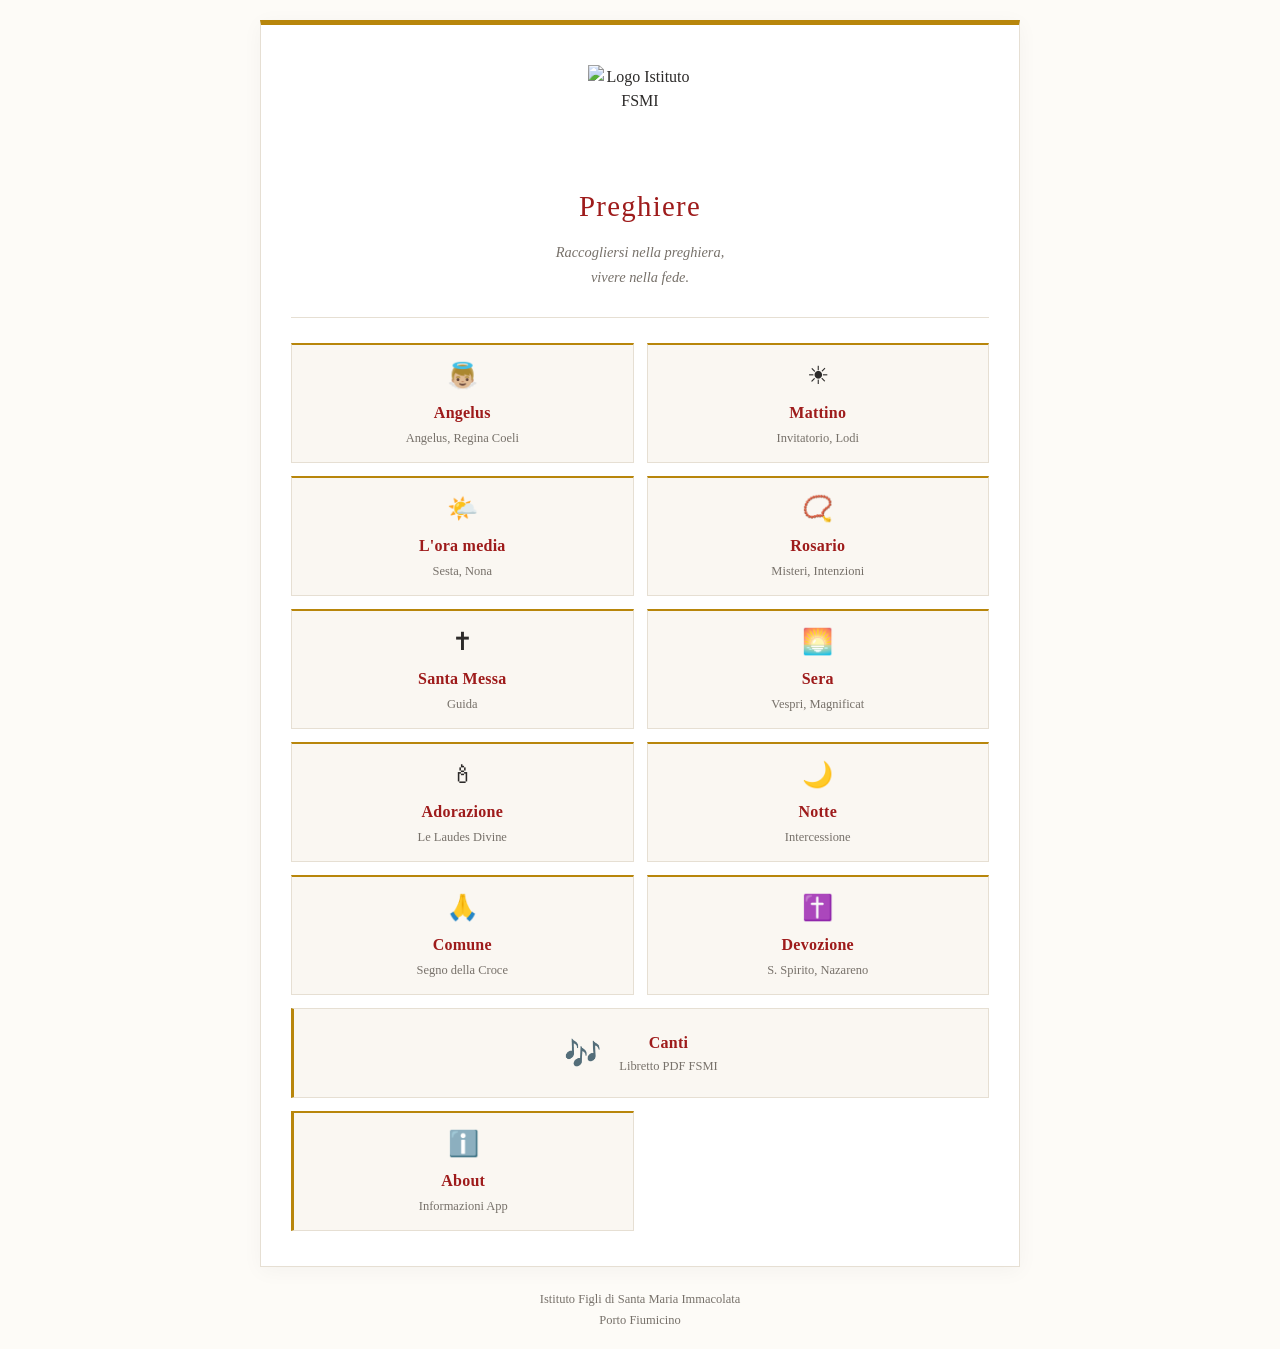
==== commit 2e7e4278: "Update index.html" ====
--- a/index.html
+++ b/index.html
@@ -34,11 +34,9 @@
         body {
             margin: 0;
             padding: 20px 14px 0;
-
             font-family: Georgia, "Times New Roman", serif;
             color: var(--text-dark);
             background: var(--bg-parchment);
-
             line-height: 1.5;
         }
 
@@ -49,31 +47,24 @@
         .home {
             max-width: 760px;
             margin: 0 auto;
-
             padding: 30px 30px 35px;
-
             background: var(--card-bg);
-
             border: 1px solid var(--border-color);
             border-top: 5px solid var(--gold-accent);
-
             box-shadow: 0 4px 20px rgba(0, 0, 0, 0.04);
         }
 
         /* ==================================
-           HOME HEADER
+           HEADER
         ================================== */
 
         .home-hero {
             display: flex;
             flex-direction: column;
             align-items: center;
-
             text-align: center;
-
             padding: 10px 10px 28px;
             margin-bottom: 25px;
-
             border-bottom: 1px solid var(--border-color);
         }
 
@@ -81,15 +72,12 @@
             width: 105px;
             height: 105px;
             object-fit: contain;
-
             margin-bottom: 15px;
         }
 
         .hero-text h1 {
             margin: 0;
-
             color: var(--rubric-red);
-
             font-size: 1.8rem;
             font-weight: normal;
             letter-spacing: 0.045em;
@@ -107,18 +95,19 @@
         }
 
         /* ==================================
-           MAIN MENU GRID
+           MENU GRID
         ================================== */
 
         .app-grid {
             display: grid;
-
             grid-template-columns: repeat(2, minmax(0, 1fr));
-
             gap: 13px;
         }
 
         .app-grid a {
+            position: relative;
+            overflow: hidden;
+
             min-width: 0;
             min-height: 116px;
 
@@ -133,54 +122,84 @@
             text-decoration: none;
 
             background: var(--warm-ivory);
-
             border: 1px solid var(--border-color);
             border-top: 2px solid var(--gold-accent);
 
             color: var(--text-dark);
 
             transition:
+                transform 0.2s ease,
                 background 0.2s ease,
-                border-color 0.2s ease;
-        }
+                border-color 0.2s ease,
+                box-shadow 0.2s ease;
+            
+            -webkit-tap-highlight-color: transparent;
+        }
+
+        /* HOVER INTERACTION */
+
+        @media (hover: hover) {
+
+            .app-grid a:hover {
+                background: #ffffff;
+                border-color: var(--gold-accent);
+                transform: translateY(-3px);
+                box-shadow: 0 5px 13px rgba(100, 65, 25, 0.10);
+            }
+
+            .app-grid a:hover h3 {
+                color: #761414;
+            }
+
+            .app-grid a:hover span {
+                transform: scale(1.12);
+            }
+
+        }
+
+        /* TOUCH / CLICK INTERACTION */
 
         .app-grid a:active {
+            transform: scale(0.97);
             background: #f1eadd;
             border-color: var(--gold-accent);
+            box-shadow: inset 0 2px 5px rgba(0, 0, 0, 0.06);
+        }
+
+        .app-grid a:focus-visible {
+            outline: 2px solid var(--rubric-red);
+            outline-offset: 3px;
         }
 
         .app-grid a span {
             font-size: 25px;
             line-height: 1.3;
             margin-bottom: 5px;
+            transition: transform 0.2s ease;
         }
 
         .app-grid a h3 {
             margin: 3px 0;
-
             color: var(--rubric-red);
-
             font-size: 1rem;
             font-weight: bold;
             letter-spacing: 0.015em;
+            transition: color 0.2s ease;
         }
 
         .app-grid a p {
             margin: 2px 0 0;
-
             color: #77716a;
-
             font-size: 0.78rem;
             line-height: 1.4;
         }
 
         /* ==================================
-           WIDE CANTI CARD
+           CANTI - WIDE BUTTON
         ================================== */
 
         .app-grid a.wide-card {
             grid-column: 1 / -1;
-
             min-height: 90px;
 
             flex-direction: row;
@@ -205,15 +224,26 @@
         }
 
         /* ==================================
+           ABOUT BUTTON
+        ================================== */
+
+        .app-grid a.about-card {
+            min-height: 90px;
+            border-left: 3px solid var(--gold-accent);
+        }
+
+        .app-grid a.about-card span {
+            font-size: 25px;
+        }
+
+        /* ==================================
            FOOTER
         ================================== */
 
         footer {
             max-width: 760px;
             margin: 0 auto;
-
             padding: 22px 10px 18px;
-
             text-align: center;
         }
 
@@ -266,9 +296,23 @@
                 font-size: 23px;
             }
 
-            .app-grid a.wide-card {
-                min-height: 78px;
-            }
+            .app-grid a.wide-card,
+            .app-grid a.about-card {
+                min-height: 82px;
+            }
+
+        }
+
+        /* REDUCED MOTION */
+
+        @media (prefers-reduced-motion: reduce) {
+
+            .app-grid a,
+            .app-grid a span,
+            .app-grid a h3 {
+                transition: none;
+            }
+
         }
 
     </style>
@@ -278,6 +322,8 @@
 <body>
 
     <main class="home">
+
+        <!-- HEADER -->
 
         <section class="home-hero">
 
@@ -299,9 +345,7 @@
         </section>
 
 
-        <!-- ==================================
-             MAIN MENU
-        ================================== -->
+        <!-- MAIN MENU -->
 
         <section class="app-grid">
 
@@ -365,39 +409,31 @@
                 <p>S. Spirito, Nazareno</p>
             </a>
 
-            <!-- CANTI: SINGLE BUTTON -->
+
+            <!-- CANTI -->
 
             <a href="songbook.html" class="wide-card">
+
                 <span>🎶</span>
 
                 <div>
                     <h3>Canti</h3>
                     <p>Libretto PDF FSMI</p>
                 </div>
-            </a>
-
-            <a href="costituzioni.html">
-                <span>📜</span>
-                <h3>Costituzioni</h3>
-                <p>Regola di Vita</p>
-            </a>
-
-            <a href="direttorio.html">
-                <span>📘</span>
-                <h3>Direttorio</h3>
-                <p>Direttorio FSMI</p>
-            </a>
-
-            <a href="religiosi.html">
-                <span>👥</span>
-                <h3>I Religiosi</h3>
-                <p>Elenco Fratelli</p>
-            </a>
-
-            <a href="about.html">
+
+            </a>
+
+
+            <!-- ABOUT -->
+
+            <a href="about.html" class="about-card">
+
                 <span>ℹ️</span>
+
                 <h3>About</h3>
+
                 <p>Informazioni App</p>
+
             </a>
 
         </section>
@@ -405,26 +441,20 @@
     </main>
 
 
-    <!-- ==================================
-         FOOTER
-    ================================== -->
+    <!-- FOOTER -->
 
     <footer>
 
         <p class="subtitle">
             Istituto Figli di Santa Maria Immacolata
-        </p>
-
-        <p class="subtitle">
+            <br>
             Porto Fiumicino
         </p>
 
     </footer>
 
 
-    <!-- ==================================
-         NAVIGATION
-    ================================== -->
+    <!-- NAVIGATION -->
 
     <script src="js/navigation.js"></script>
 
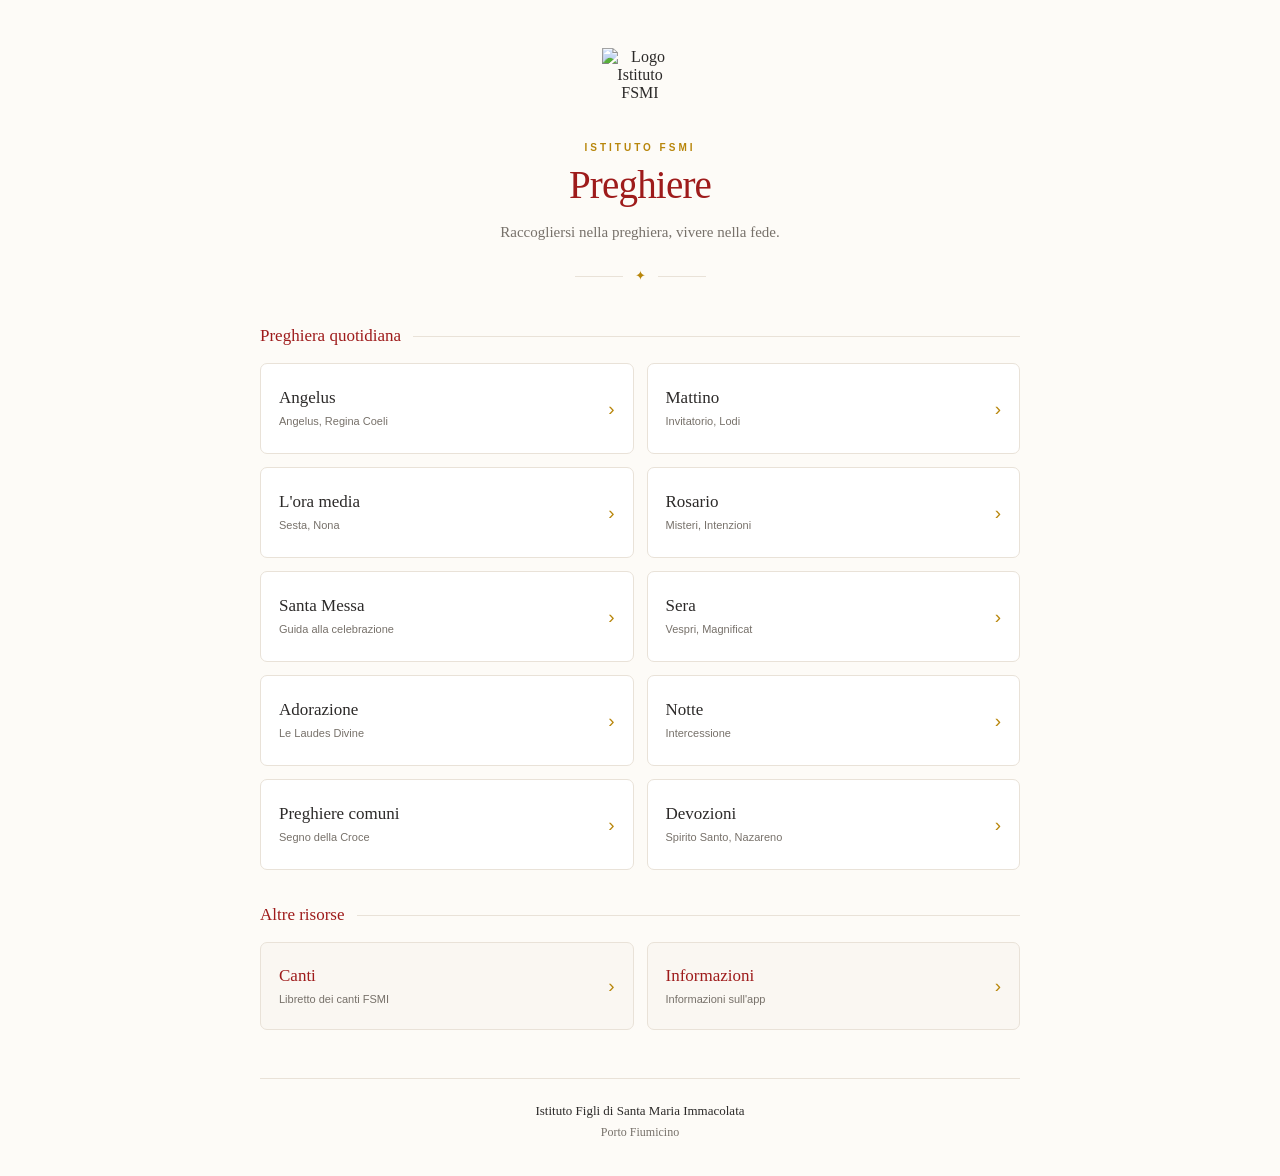
==== commit 21032610: "Update index.html" ====
--- a/index.html
+++ b/index.html
@@ -1,30 +1,28 @@
 
 <!DOCTYPE html>
 <html lang="it">
-
 <head>
     <meta charset="UTF-8">
     <meta name="viewport" content="width=device-width, initial-scale=1.0">
 
     <title>Istituto FSMI - Preghiere</title>
 
+    <meta name="theme-color" content="#fdfbf7">
+    <meta name="apple-mobile-web-app-capable" content="yes">
+
     <link rel="stylesheet" href="css/style.css">
     <link rel="manifest" href="manifest.webmanifest">
 
-    <meta name="theme-color" content="#fdfbf7">
-    <meta name="mobile-web-app-capable" content="yes">
-    <meta name="apple-mobile-web-app-status-bar-style" content="default">
-    <meta name="apple-mobile-web-app-title" content="Preghiere FSMI">
-
     <style>
         :root {
-            --rubric-red: #9e1b1b;
-            --gold-accent: #b8860b;
-            --text-dark: #2c2a29;
-            --bg-parchment: #fdfbf7;
-            --card-bg: #ffffff;
-            --warm-ivory: #faf7f2;
-            --border-color: #e6dfd3;
+            --background: #fdfbf7;
+            --surface: #ffffff;
+            --text: #2c2a29;
+            --muted: #77716a;
+            --red: #9e1b1b;
+            --gold: #b8860b;
+            --border: #e9e2d8;
+            --soft: #faf7f2;
         }
 
         * {
@@ -33,428 +31,436 @@
 
         body {
             margin: 0;
-            padding: 20px 14px 0;
+            min-height: 100vh;
+            background: var(--background);
+            color: var(--text);
             font-family: Georgia, "Times New Roman", serif;
-            color: var(--text-dark);
-            background: var(--bg-parchment);
-            line-height: 1.5;
-        }
-
-        /* ==================================
-           MAIN CONTAINER
-        ================================== */
-
-        .home {
-            max-width: 760px;
+            -webkit-font-smoothing: antialiased;
+        }
+
+        a {
+            color: inherit;
+            text-decoration: none;
+        }
+
+        .page {
+            width: min(100% - 36px, 760px);
             margin: 0 auto;
-            padding: 30px 30px 35px;
-            background: var(--card-bg);
-            border: 1px solid var(--border-color);
-            border-top: 5px solid var(--gold-accent);
-            box-shadow: 0 4px 20px rgba(0, 0, 0, 0.04);
-        }
-
-        /* ==================================
-           HEADER
-        ================================== */
-
-        .home-hero {
+            padding: 48px 0 32px;
+        }
+
+        /* HEADER */
+
+        .header {
+            text-align: center;
+            margin-bottom: 42px;
+        }
+
+        .logo {
+            display: block;
+            width: 76px;
+            height: 76px;
+            object-fit: contain;
+            margin: 0 auto 18px;
+        }
+
+        .eyebrow {
+            margin: 0 0 9px;
+            color: var(--gold);
+            font-family: Arial, sans-serif;
+            font-size: 10px;
+            font-weight: 700;
+            letter-spacing: 3px;
+            text-transform: uppercase;
+        }
+
+        h1 {
+            margin: 0;
+            color: var(--red);
+            font-size: clamp(30px, 6vw, 39px);
+            font-weight: 400;
+            letter-spacing: -0.8px;
+        }
+
+        .subtitle {
+            max-width: 340px;
+            margin: 13px auto 0;
+            color: var(--muted);
+            font-size: 15px;
+            line-height: 1.6;
+        }
+
+        .ornament {
             display: flex;
-            flex-direction: column;
             align-items: center;
-            text-align: center;
-            padding: 10px 10px 28px;
-            margin-bottom: 25px;
-            border-bottom: 1px solid var(--border-color);
-        }
-
-        .home-hero img {
-            width: 105px;
-            height: 105px;
-            object-fit: contain;
-            margin-bottom: 15px;
-        }
-
-        .hero-text h1 {
-            margin: 0;
-            color: var(--rubric-red);
-            font-size: 1.8rem;
-            font-weight: normal;
-            letter-spacing: 0.045em;
-        }
-
-        .subtitle {
-            color: #77716a;
-            font-size: 0.9rem;
-            line-height: 1.7;
-        }
-
-        .hero-text .subtitle {
-            margin: 12px 0 0;
-            font-style: italic;
-        }
-
-        /* ==================================
-           MENU GRID
-        ================================== */
-
-        .app-grid {
+            justify-content: center;
+            gap: 12px;
+            margin: 24px auto 0;
+            color: var(--gold);
+        }
+
+        .ornament::before,
+        .ornament::after {
+            content: "";
+            width: 48px;
+            height: 1px;
+            background: var(--border);
+        }
+
+        .ornament span {
+            font-size: 13px;
+        }
+
+        /* SECTION */
+
+        .section-heading {
+            display: flex;
+            align-items: center;
+            gap: 12px;
+            margin: 0 0 17px;
+            color: var(--red);
+            font-size: 17px;
+            font-weight: 400;
+        }
+
+        .section-heading::after {
+            content: "";
+            flex: 1;
+            height: 1px;
+            background: var(--border);
+        }
+
+        /* CARDS */
+
+        .prayer-grid {
             display: grid;
             grid-template-columns: repeat(2, minmax(0, 1fr));
             gap: 13px;
         }
 
-        .app-grid a {
+        .prayer-card {
             position: relative;
-            overflow: hidden;
-
+            display: flex;
+            align-items: center;
+            min-height: 91px;
+            padding: 17px 18px;
+            background: var(--surface);
+            border: 1px solid var(--border);
+            border-radius: 7px;
+            transition:
+                transform 180ms ease,
+                border-color 180ms ease,
+                box-shadow 180ms ease;
+            -webkit-tap-highlight-color: transparent;
+        }
+
+        .card-content {
             min-width: 0;
-            min-height: 116px;
-
-            display: flex;
-            flex-direction: column;
-            align-items: center;
-            justify-content: center;
-
-            padding: 15px 10px;
-
+        }
+
+        .card-title {
+            display: block;
+            margin-bottom: 6px;
+            color: var(--text);
+            font-size: 17px;
+            font-weight: 400;
+            line-height: 1.25;
+        }
+
+        .card-description {
+            display: block;
+            color: var(--muted);
+            font-family: Arial, sans-serif;
+            font-size: 11px;
+            line-height: 1.4;
+        }
+
+        .card-arrow {
+            flex-shrink: 0;
+            margin-left: auto;
+            padding-left: 10px;
+            color: var(--gold);
+            font-family: Arial, sans-serif;
+            font-size: 19px;
+            transition: transform 180ms ease;
+        }
+
+        @media (hover: hover) {
+            .prayer-card:hover {
+                transform: translateY(-2px);
+                border-color: #d5c5a9;
+                box-shadow: 0 5px 16px rgba(66, 49, 27, 0.06);
+            }
+
+            .prayer-card:hover .card-arrow {
+                transform: translateX(3px);
+            }
+        }
+
+        .prayer-card:active {
+            transform: scale(0.985);
+        }
+
+        .prayer-card:focus-visible {
+            outline: 2px solid var(--gold);
+            outline-offset: 3px;
+        }
+
+        /* FINAL ROW */
+
+        .bottom-section {
+            margin-top: 35px;
+        }
+
+        .bottom-grid {
+            display: grid;
+            grid-template-columns: repeat(2, minmax(0, 1fr));
+            gap: 13px;
+        }
+
+        .bottom-card {
+            min-height: 88px;
+            background: var(--soft);
+        }
+
+        .bottom-card .card-title {
+            color: var(--red);
+        }
+
+        /* FOOTER */
+
+        footer {
+            margin-top: 48px;
+            padding-top: 20px;
+            border-top: 1px solid var(--border);
             text-align: center;
-            text-decoration: none;
-
-            background: var(--warm-ivory);
-            border: 1px solid var(--border-color);
-            border-top: 2px solid var(--gold-accent);
-
-            color: var(--text-dark);
-
-            transition:
-                transform 0.2s ease,
-                background 0.2s ease,
-                border-color 0.2s ease,
-                box-shadow 0.2s ease;
-            
-            -webkit-tap-highlight-color: transparent;
-        }
-
-        /* HOVER INTERACTION */
-
-        @media (hover: hover) {
-
-            .app-grid a:hover {
-                background: #ffffff;
-                border-color: var(--gold-accent);
-                transform: translateY(-3px);
-                box-shadow: 0 5px 13px rgba(100, 65, 25, 0.10);
-            }
-
-            .app-grid a:hover h3 {
-                color: #761414;
-            }
-
-            .app-grid a:hover span {
-                transform: scale(1.12);
-            }
-
-        }
-
-        /* TOUCH / CLICK INTERACTION */
-
-        .app-grid a:active {
-            transform: scale(0.97);
-            background: #f1eadd;
-            border-color: var(--gold-accent);
-            box-shadow: inset 0 2px 5px rgba(0, 0, 0, 0.06);
-        }
-
-        .app-grid a:focus-visible {
-            outline: 2px solid var(--rubric-red);
-            outline-offset: 3px;
-        }
-
-        .app-grid a span {
-            font-size: 25px;
-            line-height: 1.3;
-            margin-bottom: 5px;
-            transition: transform 0.2s ease;
-        }
-
-        .app-grid a h3 {
-            margin: 3px 0;
-            color: var(--rubric-red);
-            font-size: 1rem;
-            font-weight: bold;
-            letter-spacing: 0.015em;
-            transition: color 0.2s ease;
-        }
-
-        .app-grid a p {
-            margin: 2px 0 0;
-            color: #77716a;
-            font-size: 0.78rem;
-            line-height: 1.4;
-        }
-
-        /* ==================================
-           CANTI - WIDE BUTTON
-        ================================== */
-
-        .app-grid a.wide-card {
-            grid-column: 1 / -1;
-            min-height: 90px;
-
-            flex-direction: row;
-            justify-content: center;
-            gap: 18px;
-
-            border-left: 3px solid var(--gold-accent);
-            border-top: 1px solid var(--border-color);
-        }
-
-        .wide-card span {
-            font-size: 30px !important;
-            margin: 0 !important;
-        }
-
-        .wide-card h3 {
-            margin: 0 !important;
-        }
-
-        .wide-card p {
-            margin-top: 3px !important;
-        }
-
-        /* ==================================
-           ABOUT BUTTON
-        ================================== */
-
-        .app-grid a.about-card {
-            min-height: 90px;
-            border-left: 3px solid var(--gold-accent);
-        }
-
-        .app-grid a.about-card span {
-            font-size: 25px;
-        }
-
-        /* ==================================
-           FOOTER
-        ================================== */
-
-        footer {
-            max-width: 760px;
-            margin: 0 auto;
-            padding: 22px 10px 18px;
-            text-align: center;
-        }
-
-        footer .subtitle {
+        }
+
+        footer p {
             margin: 0;
-            font-size: 0.78rem;
-        }
-
-        /* ==================================
-           MOBILE
-        ================================== */
-
-        @media (max-width: 600px) {
-
-            body {
-                padding: 12px 10px 0;
-            }
-
-            .home {
-                padding: 24px 16px 25px;
-            }
-
-            .home-hero img {
-                width: 85px;
-                height: 85px;
-            }
-
-            .hero-text h1 {
-                font-size: 1.5rem;
-            }
-
-            .app-grid {
+            color: var(--muted);
+            font-size: 12px;
+            line-height: 1.8;
+        }
+
+        footer .footer-name {
+            color: var(--text);
+            font-size: 13px;
+        }
+
+        /* MOBILE */
+
+        @media (max-width: 520px) {
+            .page {
+                width: min(100% - 28px, 420px);
+                padding-top: 34px;
+            }
+
+            .header {
+                margin-bottom: 34px;
+            }
+
+            .logo {
+                width: 68px;
+                height: 68px;
+            }
+
+            .prayer-grid,
+            .bottom-grid {
                 gap: 10px;
             }
 
-            .app-grid a {
-                min-height: 108px;
-                padding: 12px 6px;
-            }
-
-            .app-grid a h3 {
-                font-size: 0.94rem;
-            }
-
-            .app-grid a p {
-                font-size: 0.72rem;
-            }
-
-            .app-grid a span {
-                font-size: 23px;
-            }
-
-            .app-grid a.wide-card,
-            .app-grid a.about-card {
-                min-height: 82px;
-            }
-
-        }
-
-        /* REDUCED MOTION */
+            .prayer-card {
+                min-height: 86px;
+                padding: 14px 12px;
+            }
+
+            .card-title {
+                font-size: 15px;
+            }
+
+            .card-description {
+                font-size: 10px;
+            }
+
+            .card-arrow {
+                font-size: 16px;
+                padding-left: 5px;
+            }
+        }
+
+        @media (max-width: 350px) {
+            .prayer-grid,
+            .bottom-grid {
+                grid-template-columns: 1fr;
+            }
+        }
 
         @media (prefers-reduced-motion: reduce) {
-
-            .app-grid a,
-            .app-grid a span,
-            .app-grid a h3 {
-                transition: none;
-            }
-
-        }
-
+            *,
+            *::before,
+            *::after {
+                scroll-behavior: auto !important;
+                transition-duration: 0.01ms !important;
+            }
+        }
     </style>
-
 </head>
 
 <body>
 
-    <main class="home">
-
-        <!-- HEADER -->
-
-        <section class="home-hero">
-
-            <img src="images/logo.png" alt="Logo Istituto FSMI">
-
-            <div class="hero-text">
-
-                <h1>Preghiere</h1>
-
-                <p class="subtitle">
-                    <em>
-                        Raccogliersi nella preghiera,<br>
-                        vivere nella fede.
-                    </em>
-                </p>
-
+    <main class="page">
+
+        <header class="header">
+            <img
+                src="images/logo.png"
+                alt="Logo Istituto FSMI"
+                class="logo"
+            >
+
+            <p class="eyebrow">Istituto FSMI</p>
+
+            <h1>Preghiere</h1>
+
+            <p class="subtitle">
+                Raccogliersi nella preghiera,
+                vivere nella fede.
+            </p>
+
+            <div class="ornament">
+                <span>✦</span>
             </div>
-
+        </header>
+
+
+        <section aria-label="Preghiere quotidiane">
+
+            <h2 class="section-heading">
+                Preghiera quotidiana
+            </h2>
+
+            <div class="prayer-grid">
+
+                <a href="angelus.html" class="prayer-card">
+                    <span class="card-content">
+                        <span class="card-title">Angelus</span>
+                        <span class="card-description">Angelus, Regina Coeli</span>
+                    </span>
+                    <span class="card-arrow">›</span>
+                </a>
+
+                <a href="morning-prayer.html" class="prayer-card">
+                    <span class="card-content">
+                        <span class="card-title">Mattino</span>
+                        <span class="card-description">Invitatorio, Lodi</span>
+                    </span>
+                    <span class="card-arrow">›</span>
+                </a>
+
+                <a href="sesta-nona.html" class="prayer-card">
+                    <span class="card-content">
+                        <span class="card-title">L'ora media</span>
+                        <span class="card-description">Sesta, Nona</span>
+                    </span>
+                    <span class="card-arrow">›</span>
+                </a>
+
+                <a href="rosary.html" class="prayer-card">
+                    <span class="card-content">
+                        <span class="card-title">Rosario</span>
+                        <span class="card-description">Misteri, Intenzioni</span>
+                    </span>
+                    <span class="card-arrow">›</span>
+                </a>
+
+                <a href="mass-guide.html" class="prayer-card">
+                    <span class="card-content">
+                        <span class="card-title">Santa Messa</span>
+                        <span class="card-description">Guida alla celebrazione</span>
+                    </span>
+                    <span class="card-arrow">›</span>
+                </a>
+
+                <a href="evening-prayer.html" class="prayer-card">
+                    <span class="card-content">
+                        <span class="card-title">Sera</span>
+                        <span class="card-description">Vespri, Magnificat</span>
+                    </span>
+                    <span class="card-arrow">›</span>
+                </a>
+
+                <a href="adoration.html" class="prayer-card">
+                    <span class="card-content">
+                        <span class="card-title">Adorazione</span>
+                        <span class="card-description">Le Laudes Divine</span>
+                    </span>
+                    <span class="card-arrow">›</span>
+                </a>
+
+                <a href="night-prayer.html" class="prayer-card">
+                    <span class="card-content">
+                        <span class="card-title">Notte</span>
+                        <span class="card-description">Intercessione</span>
+                    </span>
+                    <span class="card-arrow">›</span>
+                </a>
+
+                <a href="basic-prayers.html" class="prayer-card">
+                    <span class="card-content">
+                        <span class="card-title">Preghiere comuni</span>
+                        <span class="card-description">Segno della Croce</span>
+                    </span>
+                    <span class="card-arrow">›</span>
+                </a>
+
+                <a href="devotions.html" class="prayer-card">
+                    <span class="card-content">
+                        <span class="card-title">Devozioni</span>
+                        <span class="card-description">Spirito Santo, Nazareno</span>
+                    </span>
+                    <span class="card-arrow">›</span>
+                </a>
+
+            </div>
         </section>
 
 
-        <!-- MAIN MENU -->
-
-        <section class="app-grid">
-
-            <a href="angelus.html">
-                <span>👼🏼</span>
-                <h3>Angelus</h3>
-                <p>Angelus, Regina Coeli</p>
-            </a>
-
-            <a href="morning-prayer.html">
-                <span>☀</span>
-                <h3>Mattino</h3>
-                <p>Invitatorio, Lodi</p>
-            </a>
-
-            <a href="sesta-nona.html">
-                <span>🌤️</span>
-                <h3>L'ora media</h3>
-                <p>Sesta, Nona</p>
-            </a>
-
-            <a href="rosary.html">
-                <span>📿</span>
-                <h3>Rosario</h3>
-                <p>Misteri, Intenzioni</p>
-            </a>
-
-            <a href="mass-guide.html">
-                <span>✝</span>
-                <h3>Santa Messa</h3>
-                <p>Guida</p>
-            </a>
-
-            <a href="evening-prayer.html">
-                <span>🌅</span>
-                <h3>Sera</h3>
-                <p>Vespri, Magnificat</p>
-            </a>
-
-            <a href="adoration.html">
-                <span>🕯</span>
-                <h3>Adorazione</h3>
-                <p>Le Laudes Divine</p>
-            </a>
-
-            <a href="night-prayer.html">
-                <span>🌙</span>
-                <h3>Notte</h3>
-                <p>Intercessione</p>
-            </a>
-
-            <a href="basic-prayers.html">
-                <span>🙏</span>
-                <h3>Comune</h3>
-                <p>Segno della Croce</p>
-            </a>
-
-            <a href="devotions.html">
-                <span>✝️</span>
-                <h3>Devozione</h3>
-                <p>S. Spirito, Nazareno</p>
-            </a>
-
-
-            <!-- CANTI -->
-
-            <a href="songbook.html" class="wide-card">
-
-                <span>🎶</span>
-
-                <div>
-                    <h3>Canti</h3>
-                    <p>Libretto PDF FSMI</p>
-                </div>
-
-            </a>
-
-
-            <!-- ABOUT -->
-
-            <a href="about.html" class="about-card">
-
-                <span>ℹ️</span>
-
-                <h3>About</h3>
-
-                <p>Informazioni App</p>
-
-            </a>
-
+        <section class="bottom-section" aria-label="Altre risorse">
+
+            <h2 class="section-heading">
+                Altre risorse
+            </h2>
+
+            <div class="bottom-grid">
+
+                <a href="songbook.html" class="prayer-card bottom-card">
+                    <span class="card-content">
+                        <span class="card-title">Canti</span>
+                        <span class="card-description">Libretto dei canti FSMI</span>
+                    </span>
+                    <span class="card-arrow">›</span>
+                </a>
+
+                <a href="about.html" class="prayer-card bottom-card">
+                    <span class="card-content">
+                        <span class="card-title">Informazioni</span>
+                        <span class="card-description">Informazioni sull'app</span>
+                    </span>
+                    <span class="card-arrow">›</span>
+                </a>
+
+            </div>
         </section>
 
+
+        <footer>
+            <p class="footer-name">
+                Istituto Figli di Santa Maria Immacolata
+            </p>
+            <p>Porto Fiumicino</p>
+        </footer>
+
     </main>
-
-
-    <!-- FOOTER -->
-
-    <footer>
-
-        <p class="subtitle">
-            Istituto Figli di Santa Maria Immacolata
-            <br>
-            Porto Fiumicino
-        </p>
-
-    </footer>
-
-
-    <!-- NAVIGATION -->
 
     <script src="js/navigation.js"></script>
 
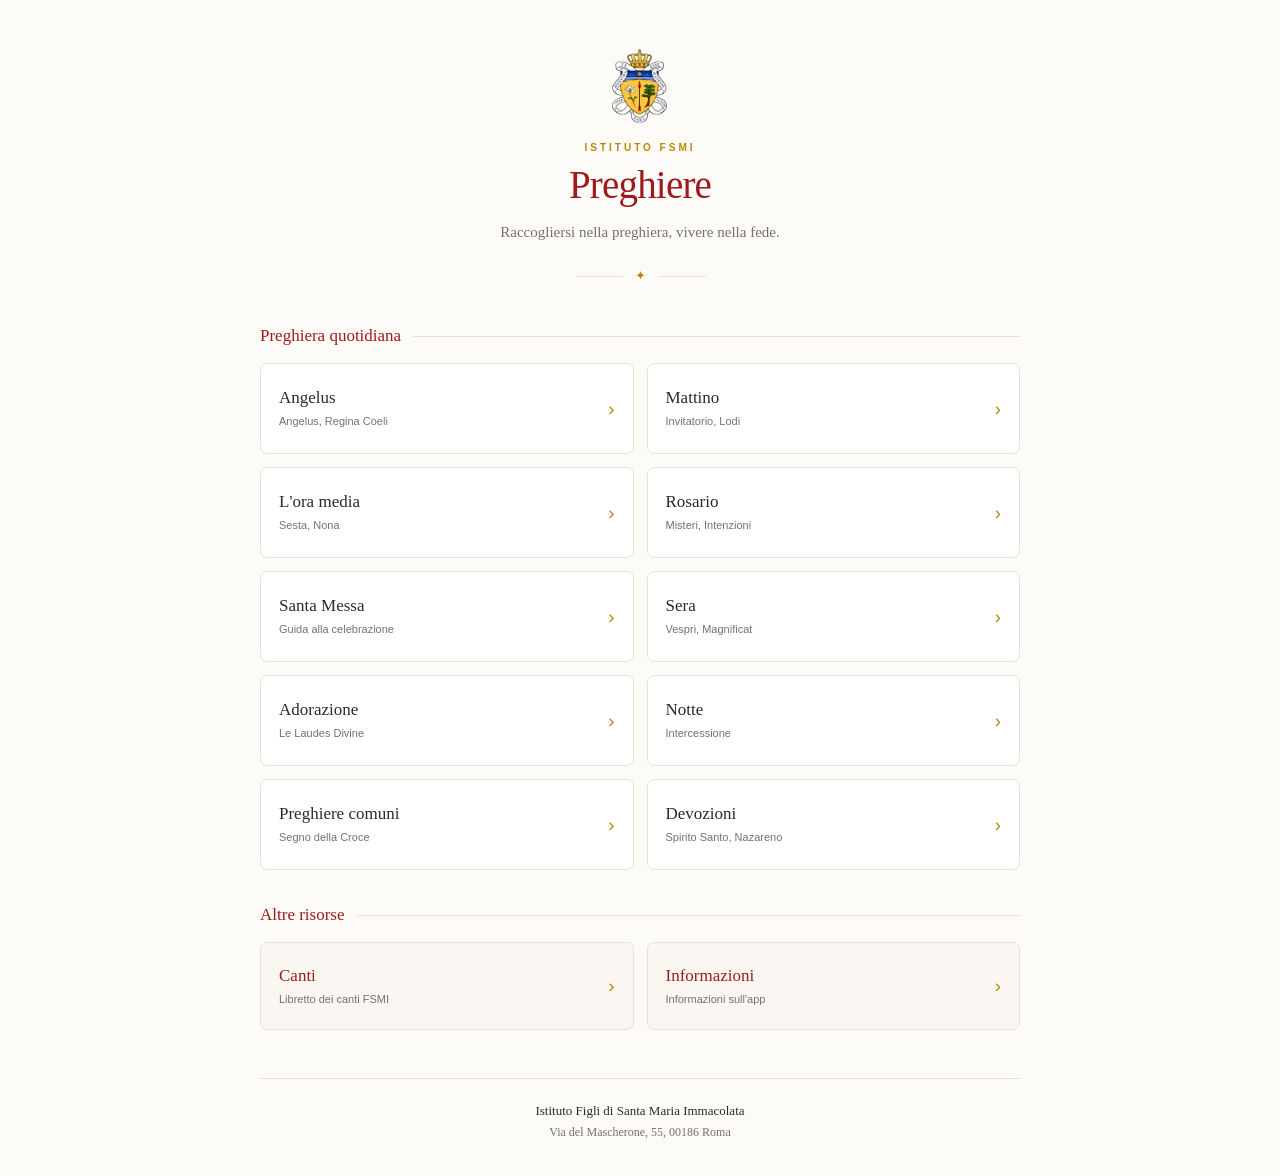
==== commit a0e4757e: "Update index.html" ====
--- a/index.html
+++ b/index.html
@@ -389,7 +389,7 @@
                     <span class="card-arrow">›</span>
                 </a>
 
-                <a href="adoration.html" class="prayer-card">
+                <a href="adorazione.html" class="prayer-card">
                     <span class="card-content">
                         <span class="card-title">Adorazione</span>
                         <span class="card-description">Le Laudes Divine</span>
@@ -457,7 +457,7 @@
             <p class="footer-name">
                 Istituto Figli di Santa Maria Immacolata
             </p>
-            <p>Porto Fiumicino</p>
+            <p>Via del Mascherone, 55, 00186 Roma</p>
         </footer>
 
     </main>
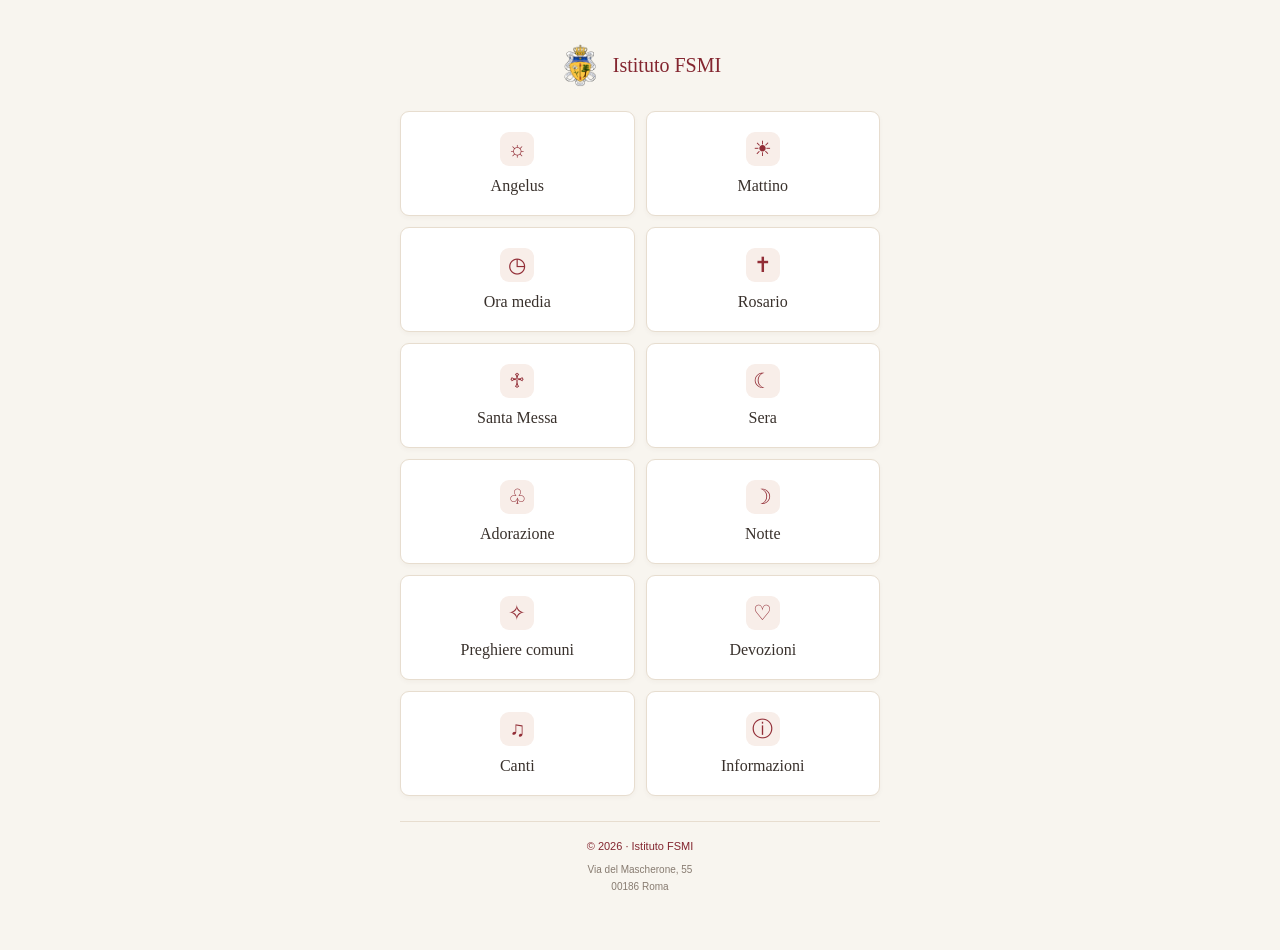
==== commit f51a90fb: "update" ====
--- a/index.html
+++ b/index.html
@@ -7,7 +7,7 @@
 
     <title>Istituto FSMI - Preghiere</title>
 
-    <meta name="theme-color" content="#fdfbf7">
+    <meta name="theme-color" content="#f8f5ef">
     <meta name="apple-mobile-web-app-capable" content="yes">
 
     <link rel="stylesheet" href="css/style.css">
@@ -15,14 +15,14 @@
 
     <style>
         :root {
-            --background: #fdfbf7;
+            --background: #f8f5ef;
             --surface: #ffffff;
-            --text: #2c2a29;
-            --muted: #77716a;
-            --red: #9e1b1b;
-            --gold: #b8860b;
-            --border: #e9e2d8;
-            --soft: #faf7f2;
+            --text: #39312c;
+            --red: #842630;
+            --icon-bg: #f8eee9;
+            --icon-color: #922d36;
+            --border: #e7ddcf;
+            --muted: #877b70;
         }
 
         * {
@@ -34,7 +34,7 @@
             min-height: 100vh;
             background: var(--background);
             color: var(--text);
-            font-family: Georgia, "Times New Roman", serif;
+            font-family: Arial, sans-serif;
             -webkit-font-smoothing: antialiased;
         }
 
@@ -43,258 +43,163 @@
             text-decoration: none;
         }
 
+        /* MAIN PAGE */
+
         .page {
-            width: min(100% - 36px, 760px);
+            width: min(100% - 28px, 480px);
             margin: 0 auto;
-            padding: 48px 0 32px;
+            padding: 24px 0 20px;
         }
 
         /* HEADER */
 
-        .header {
-            text-align: center;
-            margin-bottom: 42px;
+        .brand {
+            display: flex;
+            justify-content: center;
+            align-items: center;
+            gap: 11px;
+            margin: 2px 0 24px;
         }
 
         .logo {
-            display: block;
-            width: 76px;
-            height: 76px;
+            width: 43px;
+            height: 43px;
             object-fit: contain;
-            margin: 0 auto 18px;
-        }
-
-        .eyebrow {
-            margin: 0 0 9px;
-            color: var(--gold);
-            font-family: Arial, sans-serif;
-            font-size: 10px;
-            font-weight: 700;
-            letter-spacing: 3px;
-            text-transform: uppercase;
-        }
-
-        h1 {
+        }
+
+        .brand-name {
             margin: 0;
             color: var(--red);
-            font-size: clamp(30px, 6vw, 39px);
+            font-family: Georgia, "Times New Roman", serif;
+            font-size: 20px;
             font-weight: 400;
-            letter-spacing: -0.8px;
-        }
-
-        .subtitle {
-            max-width: 340px;
-            margin: 13px auto 0;
-            color: var(--muted);
-            font-size: 15px;
-            line-height: 1.6;
-        }
-
-        .ornament {
-            display: flex;
-            align-items: center;
-            justify-content: center;
-            gap: 12px;
-            margin: 24px auto 0;
-            color: var(--gold);
-        }
-
-        .ornament::before,
-        .ornament::after {
-            content: "";
-            width: 48px;
-            height: 1px;
-            background: var(--border);
-        }
-
-        .ornament span {
-            font-size: 13px;
-        }
-
-        /* SECTION */
-
-        .section-heading {
-            display: flex;
-            align-items: center;
-            gap: 12px;
-            margin: 0 0 17px;
-            color: var(--red);
-            font-size: 17px;
-            font-weight: 400;
-        }
-
-        .section-heading::after {
-            content: "";
-            flex: 1;
-            height: 1px;
-            background: var(--border);
-        }
-
-        /* CARDS */
-
-        .prayer-grid {
+        }
+
+        /* NAVIGATION GRID */
+
+        .navigation-grid {
             display: grid;
             grid-template-columns: repeat(2, minmax(0, 1fr));
-            gap: 13px;
-        }
-
-        .prayer-card {
-            position: relative;
+            gap: 11px;
+        }
+
+        .navigation-card {
             display: flex;
+            flex-direction: column;
+            justify-content: center;
             align-items: center;
-            min-height: 91px;
-            padding: 17px 18px;
+            gap: 10px;
+
+            min-width: 0;
+            min-height: 105px;
+            padding: 12px 8px;
+
             background: var(--surface);
             border: 1px solid var(--border);
-            border-radius: 7px;
+            border-radius: 9px;
+
+            text-align: center;
+
+            box-shadow: 0 2px 5px rgba(71, 50, 28, 0.04);
+
             transition:
-                transform 180ms ease,
-                border-color 180ms ease,
-                box-shadow 180ms ease;
+                transform 150ms ease,
+                background 150ms ease,
+                border-color 150ms ease;
+
             -webkit-tap-highlight-color: transparent;
         }
 
-        .card-content {
-            min-width: 0;
-        }
-
-        .card-title {
-            display: block;
-            margin-bottom: 6px;
+        .navigation-icon {
+            display: grid;
+            place-items: center;
+
+            width: 34px;
+            height: 34px;
+
+            border-radius: 9px;
+            background: var(--icon-bg);
+
+            color: var(--icon-color);
+            font-size: 21px;
+            line-height: 1;
+        }
+
+        .navigation-title {
             color: var(--text);
-            font-size: 17px;
+            font-family: Georgia, "Times New Roman", serif;
+            font-size: 16px;
             font-weight: 400;
-            line-height: 1.25;
-        }
-
-        .card-description {
-            display: block;
-            color: var(--muted);
-            font-family: Arial, sans-serif;
-            font-size: 11px;
-            line-height: 1.4;
-        }
-
-        .card-arrow {
-            flex-shrink: 0;
-            margin-left: auto;
-            padding-left: 10px;
-            color: var(--gold);
-            font-family: Arial, sans-serif;
-            font-size: 19px;
-            transition: transform 180ms ease;
-        }
+            line-height: 1.2;
+        }
+
+        /* INTERACTION */
 
         @media (hover: hover) {
-            .prayer-card:hover {
-                transform: translateY(-2px);
-                border-color: #d5c5a9;
-                box-shadow: 0 5px 16px rgba(66, 49, 27, 0.06);
-            }
-
-            .prayer-card:hover .card-arrow {
-                transform: translateX(3px);
-            }
-        }
-
-        .prayer-card:active {
-            transform: scale(0.985);
-        }
-
-        .prayer-card:focus-visible {
-            outline: 2px solid var(--gold);
+            .navigation-card:hover {
+                background: #fffdfa;
+                border-color: #d9c6ad;
+            }
+        }
+
+        .navigation-card:active {
+            transform: scale(0.98);
+            background: #f5eee5;
+        }
+
+        .navigation-card:focus-visible {
+            outline: 2px solid #b18a4b;
             outline-offset: 3px;
         }
 
-        /* FINAL ROW */
-
-        .bottom-section {
-            margin-top: 35px;
-        }
-
-        .bottom-grid {
-            display: grid;
-            grid-template-columns: repeat(2, minmax(0, 1fr));
-            gap: 13px;
-        }
-
-        .bottom-card {
-            min-height: 88px;
-            background: var(--soft);
-        }
-
-        .bottom-card .card-title {
-            color: var(--red);
-        }
-
         /* FOOTER */
 
-        footer {
-            margin-top: 48px;
-            padding-top: 20px;
+        .footer {
+            margin-top: 25px;
+            padding-top: 15px;
             border-top: 1px solid var(--border);
             text-align: center;
         }
 
-        footer p {
+        .copyright {
+            margin: 0 0 6px;
+            color: var(--red);
+            font-size: 11px;
+        }
+
+        .address {
             margin: 0;
             color: var(--muted);
-            font-size: 12px;
-            line-height: 1.8;
-        }
-
-        footer .footer-name {
-            color: var(--text);
-            font-size: 13px;
-        }
-
-        /* MOBILE */
-
-        @media (max-width: 520px) {
+            font-size: 10px;
+            line-height: 1.7;
+        }
+
+        /* SMALL SCREENS */
+
+        @media (max-width: 350px) {
             .page {
-                width: min(100% - 28px, 420px);
-                padding-top: 34px;
-            }
-
-            .header {
-                margin-bottom: 34px;
-            }
-
-            .logo {
-                width: 68px;
-                height: 68px;
-            }
-
-            .prayer-grid,
-            .bottom-grid {
-                gap: 10px;
-            }
-
-            .prayer-card {
-                min-height: 86px;
-                padding: 14px 12px;
-            }
-
-            .card-title {
-                font-size: 15px;
-            }
-
-            .card-description {
-                font-size: 10px;
-            }
-
-            .card-arrow {
-                font-size: 16px;
-                padding-left: 5px;
-            }
-        }
-
-        @media (max-width: 350px) {
-            .prayer-grid,
-            .bottom-grid {
-                grid-template-columns: 1fr;
-            }
-        }
+                width: min(100% - 22px, 480px);
+            }
+
+            .navigation-grid {
+                gap: 8px;
+            }
+
+            .navigation-card {
+                min-height: 96px;
+                padding: 9px 5px;
+            }
+
+            .navigation-title {
+                font-size: 14px;
+            }
+
+            .brand-name {
+                font-size: 18px;
+            }
+        }
+
+        /* ACCESSIBILITY */
 
         @media (prefers-reduced-motion: reduce) {
             *,
@@ -311,153 +216,99 @@
 
     <main class="page">
 
-        <header class="header">
+        <!-- HEADER -->
+
+        <header class="brand">
             <img
                 src="images/logo.png"
-                alt="Logo Istituto FSMI"
+                alt="Logo FSMI"
                 class="logo"
             >
 
-            <p class="eyebrow">Istituto FSMI</p>
-
-            <h1>Preghiere</h1>
-
-            <p class="subtitle">
-                Raccogliersi nella preghiera,
-                vivere nella fede.
+            <h1 class="brand-name">Istituto FSMI</h1>
+        </header>
+
+
+        <!-- NAVIGATION -->
+
+        <nav class="navigation-grid" aria-label="Navigazione principale">
+
+            <a href="angelus.html" class="navigation-card">
+                <span class="navigation-icon" aria-hidden="true">☼</span>
+                <span class="navigation-title">Angelus</span>
+            </a>
+
+            <a href="morning-prayer.html" class="navigation-card">
+                <span class="navigation-icon" aria-hidden="true">☀</span>
+                <span class="navigation-title">Mattino</span>
+            </a>
+
+            <a href="sesta-nona.html" class="navigation-card">
+                <span class="navigation-icon" aria-hidden="true">◷</span>
+                <span class="navigation-title">Ora media</span>
+            </a>
+
+            <a href="rosary.html" class="navigation-card">
+                <span class="navigation-icon" aria-hidden="true">✝</span>
+                <span class="navigation-title">Rosario</span>
+            </a>
+
+            <a href="mass-guide.html" class="navigation-card">
+                <span class="navigation-icon" aria-hidden="true">♱</span>
+                <span class="navigation-title">Santa Messa</span>
+            </a>
+
+            <a href="evening-prayer.html" class="navigation-card">
+                <span class="navigation-icon" aria-hidden="true">☾</span>
+                <span class="navigation-title">Sera</span>
+            </a>
+
+            <a href="adorazione.html" class="navigation-card">
+                <span class="navigation-icon" aria-hidden="true">♧</span>
+                <span class="navigation-title">Adorazione</span>
+            </a>
+
+            <a href="night-prayer.html" class="navigation-card">
+                <span class="navigation-icon" aria-hidden="true">☽</span>
+                <span class="navigation-title">Notte</span>
+            </a>
+
+            <a href="basic-prayers.html" class="navigation-card">
+                <span class="navigation-icon" aria-hidden="true">✧</span>
+                <span class="navigation-title">Preghiere comuni</span>
+            </a>
+
+            <a href="devotions.html" class="navigation-card">
+                <span class="navigation-icon" aria-hidden="true">♡</span>
+                <span class="navigation-title">Devozioni</span>
+            </a>
+
+            <a href="songbook.html" class="navigation-card">
+                <span class="navigation-icon" aria-hidden="true">♫</span>
+                <span class="navigation-title">Canti</span>
+            </a>
+
+            <a href="about.html" class="navigation-card">
+                <span class="navigation-icon" aria-hidden="true">ⓘ</span>
+                <span class="navigation-title">Informazioni</span>
+            </a>
+
+        </nav>
+
+
+        <!-- FOOTER -->
+
+        <footer class="footer">
+
+            <p class="copyright">
+                © 2026 · Istituto FSMI
             </p>
 
-            <div class="ornament">
-                <span>✦</span>
-            </div>
-        </header>
-
-
-        <section aria-label="Preghiere quotidiane">
-
-            <h2 class="section-heading">
-                Preghiera quotidiana
-            </h2>
-
-            <div class="prayer-grid">
-
-                <a href="angelus.html" class="prayer-card">
-                    <span class="card-content">
-                        <span class="card-title">Angelus</span>
-                        <span class="card-description">Angelus, Regina Coeli</span>
-                    </span>
-                    <span class="card-arrow">›</span>
-                </a>
-
-                <a href="morning-prayer.html" class="prayer-card">
-                    <span class="card-content">
-                        <span class="card-title">Mattino</span>
-                        <span class="card-description">Invitatorio, Lodi</span>
-                    </span>
-                    <span class="card-arrow">›</span>
-                </a>
-
-                <a href="sesta-nona.html" class="prayer-card">
-                    <span class="card-content">
-                        <span class="card-title">L'ora media</span>
-                        <span class="card-description">Sesta, Nona</span>
-                    </span>
-                    <span class="card-arrow">›</span>
-                </a>
-
-                <a href="rosary.html" class="prayer-card">
-                    <span class="card-content">
-                        <span class="card-title">Rosario</span>
-                        <span class="card-description">Misteri, Intenzioni</span>
-                    </span>
-                    <span class="card-arrow">›</span>
-                </a>
-
-                <a href="mass-guide.html" class="prayer-card">
-                    <span class="card-content">
-                        <span class="card-title">Santa Messa</span>
-                        <span class="card-description">Guida alla celebrazione</span>
-                    </span>
-                    <span class="card-arrow">›</span>
-                </a>
-
-                <a href="evening-prayer.html" class="prayer-card">
-                    <span class="card-content">
-                        <span class="card-title">Sera</span>
-                        <span class="card-description">Vespri, Magnificat</span>
-                    </span>
-                    <span class="card-arrow">›</span>
-                </a>
-
-                <a href="adorazione.html" class="prayer-card">
-                    <span class="card-content">
-                        <span class="card-title">Adorazione</span>
-                        <span class="card-description">Le Laudes Divine</span>
-                    </span>
-                    <span class="card-arrow">›</span>
-                </a>
-
-                <a href="night-prayer.html" class="prayer-card">
-                    <span class="card-content">
-                        <span class="card-title">Notte</span>
-                        <span class="card-description">Intercessione</span>
-                    </span>
-                    <span class="card-arrow">›</span>
-                </a>
-
-                <a href="basic-prayers.html" class="prayer-card">
-                    <span class="card-content">
-                        <span class="card-title">Preghiere comuni</span>
-                        <span class="card-description">Segno della Croce</span>
-                    </span>
-                    <span class="card-arrow">›</span>
-                </a>
-
-                <a href="devotions.html" class="prayer-card">
-                    <span class="card-content">
-                        <span class="card-title">Devozioni</span>
-                        <span class="card-description">Spirito Santo, Nazareno</span>
-                    </span>
-                    <span class="card-arrow">›</span>
-                </a>
-
-            </div>
-        </section>
-
-
-        <section class="bottom-section" aria-label="Altre risorse">
-
-            <h2 class="section-heading">
-                Altre risorse
-            </h2>
-
-            <div class="bottom-grid">
-
-                <a href="songbook.html" class="prayer-card bottom-card">
-                    <span class="card-content">
-                        <span class="card-title">Canti</span>
-                        <span class="card-description">Libretto dei canti FSMI</span>
-                    </span>
-                    <span class="card-arrow">›</span>
-                </a>
-
-                <a href="about.html" class="prayer-card bottom-card">
-                    <span class="card-content">
-                        <span class="card-title">Informazioni</span>
-                        <span class="card-description">Informazioni sull'app</span>
-                    </span>
-                    <span class="card-arrow">›</span>
-                </a>
-
-            </div>
-        </section>
-
-
-        <footer>
-            <p class="footer-name">
-                Istituto Figli di Santa Maria Immacolata
+            <p class="address">
+                Via del Mascherone, 55<br>
+                00186 Roma
             </p>
-            <p>Via del Mascherone, 55, 00186 Roma</p>
+
         </footer>
 
     </main>
--- a/css/style.css
+++ b/css/style.css
@@ -0,0 +1,297 @@
+
+/* =========================================
+   GENERAL STYLE
+========================================= */
+
+:root {
+    --rubric-red: #9e1b1b;
+    --gold-accent: #b8860b;
+    --text-dark: #2c2a29;
+    --bg-parchment: #fdfbf7;
+    --soft-beige: #f8f4ec;
+    --border-color: #e8dfd2;
+
+    --prayer-font-size: 17px;
+}
+
+* {
+    box-sizing: border-box;
+}
+
+body {
+    margin: 0;
+    padding: 18px 12px 35px;
+    background: var(--bg-parchment);
+    color: var(--text-dark);
+    font-family: Georgia, "Times New Roman", serif;
+    font-size: var(--prayer-font-size);
+    line-height: 1.65;
+}
+
+
+/* =========================================
+   MAIN CONTAINER
+========================================= */
+
+.prayer-container {
+    width: 100%;
+    max-width: 720px;
+    margin: 0 auto;
+}
+
+.page-header {
+    text-align: center;
+    margin-bottom: 22px;
+}
+
+.page-header h1 {
+    margin: 0;
+    color: var(--rubric-red);
+    font-size: 1.55em;
+    font-weight: normal;
+    line-height: 1.3;
+}
+
+
+/* =========================================
+   PRAYER CARDS
+========================================= */
+
+.prayer-card {
+    background: #ffffff;
+    border: 1px solid var(--border-color);
+    border-top: 3px solid var(--gold-accent);
+    border-radius: 9px;
+    padding: 20px 17px;
+    margin-bottom: 18px;
+}
+
+.prayer-card h2 {
+    margin: 0 0 18px;
+    padding-bottom: 10px;
+    color: var(--rubric-red);
+    font-size: 1.25em;
+    font-weight: normal;
+    text-align: center;
+    border-bottom: 1px solid #eee5d9;
+}
+
+
+/* =========================================
+   PRAYER TEXT
+========================================= */
+
+.prayer-text {
+    font-size: var(--prayer-font-size);
+    line-height: 1.7;
+}
+
+.prayer-text p {
+    margin: 0 0 13px;
+}
+
+.prayer-text p:last-child {
+    margin-bottom: 0;
+}
+
+.rubric {
+    color: var(--rubric-red);
+    font-weight: bold;
+}
+
+.prayer {
+    margin-top: 20px !important;
+    padding: 13px;
+    background: var(--soft-beige);
+    border-left: 3px solid var(--gold-accent);
+    border-radius: 3px;
+}
+
+
+/* =========================================
+   GENERIC SLIDER
+   Multiple independent sliders supported
+========================================= */
+
+.content-slider {
+    width: 100%;
+}
+
+.slider-pages {
+    width: 100%;
+}
+
+.slider-page {
+    display: none;
+    animation: sliderFade 0.25s ease;
+}
+
+.slider-page.active {
+    display: block;
+}
+
+@keyframes sliderFade {
+    from {
+        opacity: 0;
+    }
+
+    to {
+        opacity: 1;
+    }
+}
+
+
+/* =========================================
+   SLIDER NAVIGATION
+========================================= */
+
+.slider-navigation {
+    display: flex;
+    align-items: center;
+    justify-content: center;
+    gap: 17px;
+    margin-top: 22px;
+    padding-top: 12px;
+    border-top: 1px solid #eee5d9;
+}
+
+.slider-prev,
+.slider-next {
+    display: flex;
+    align-items: center;
+    justify-content: center;
+
+    width: 34px;
+    height: 34px;
+
+    border: none;
+    border-radius: 50%;
+    background: var(--soft-beige);
+
+    color: var(--rubric-red);
+    font-family: Georgia, serif;
+    font-size: 25px;
+    line-height: 1;
+
+    cursor: pointer;
+}
+
+.slider-prev:disabled,
+.slider-next:disabled {
+    opacity: 0.35;
+    cursor: default;
+}
+
+.slider-dots {
+    display: flex;
+    align-items: center;
+    justify-content: center;
+    gap: 9px;
+}
+
+.slider-dot {
+    width: 8px;
+    height: 8px;
+    padding: 0;
+
+    border: none;
+    border-radius: 50%;
+    background: #d8cfc2;
+
+    cursor: pointer;
+}
+
+.slider-dot.active {
+    background: var(--rubric-red);
+    transform: scale(1.2);
+}
+
+
+/* =========================================
+   LANGUAGE SELECTOR
+========================================= */
+
+.language-container {
+    width: 100%;
+}
+
+.language-buttons {
+    display: flex;
+    justify-content: center;
+    gap: 9px;
+    margin-bottom: 18px;
+}
+
+.language-button {
+    padding: 7px 17px;
+    border: 1px solid var(--border-color);
+    border-radius: 20px;
+    background: #ffffff;
+
+    color: var(--text-dark);
+    font-family: Georgia, serif;
+    font-size: 0.85em;
+
+    cursor: pointer;
+}
+
+.language-button.active {
+    background: var(--rubric-red);
+    border-color: var(--rubric-red);
+    color: #ffffff;
+}
+
+.prayer-language {
+    display: none;
+}
+
+.prayer-language.active {
+    display: block;
+}
+
+
+/* =========================================
+   ZOOM CONTROLS
+========================================= */
+
+.zoom-container {
+    position: fixed;
+    right: 14px;
+    bottom: 18px;
+    z-index: 1000;
+
+    display: flex;
+    flex-direction: column;
+    align-items: center;
+    gap: 8px;
+}
+
+.zoom-btn {
+    width: 40px;
+    height: 40px;
+
+    border: 1px solid var(--border-color);
+    border-radius: 50%;
+    background: #ffffff;
+
+    color: var(--rubric-red);
+    font-size: 19px;
+
+    box-shadow: 0 2px 8px rgba(0, 0, 0, 0.12);
+    cursor: pointer;
+}
+
+.zoom-controls {
+    display: none;
+    flex-direction: column;
+    gap: 8px;
+}
+
+.zoom-controls.show {
+    display: flex;
+}
+
+.zoom-btn:disabled {
+    opacity: 0.35;
+    cursor: default;
+}
